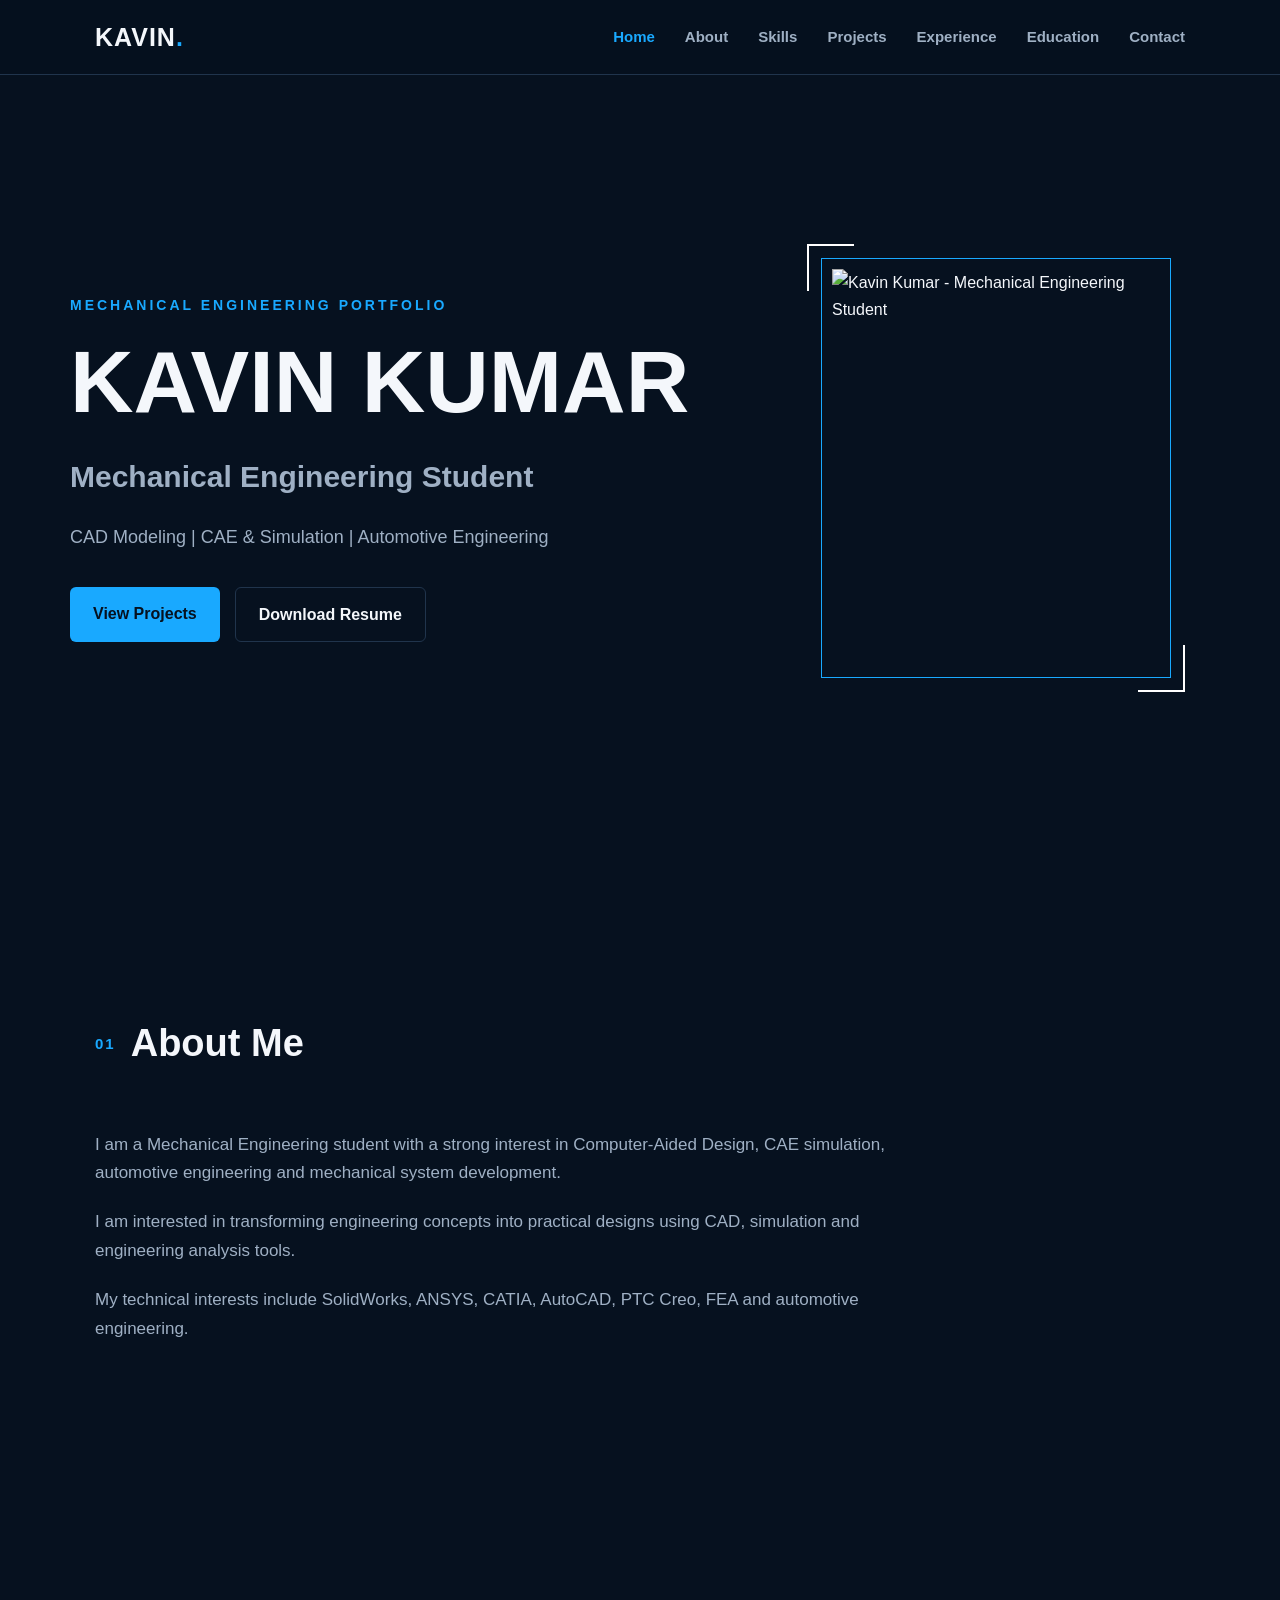
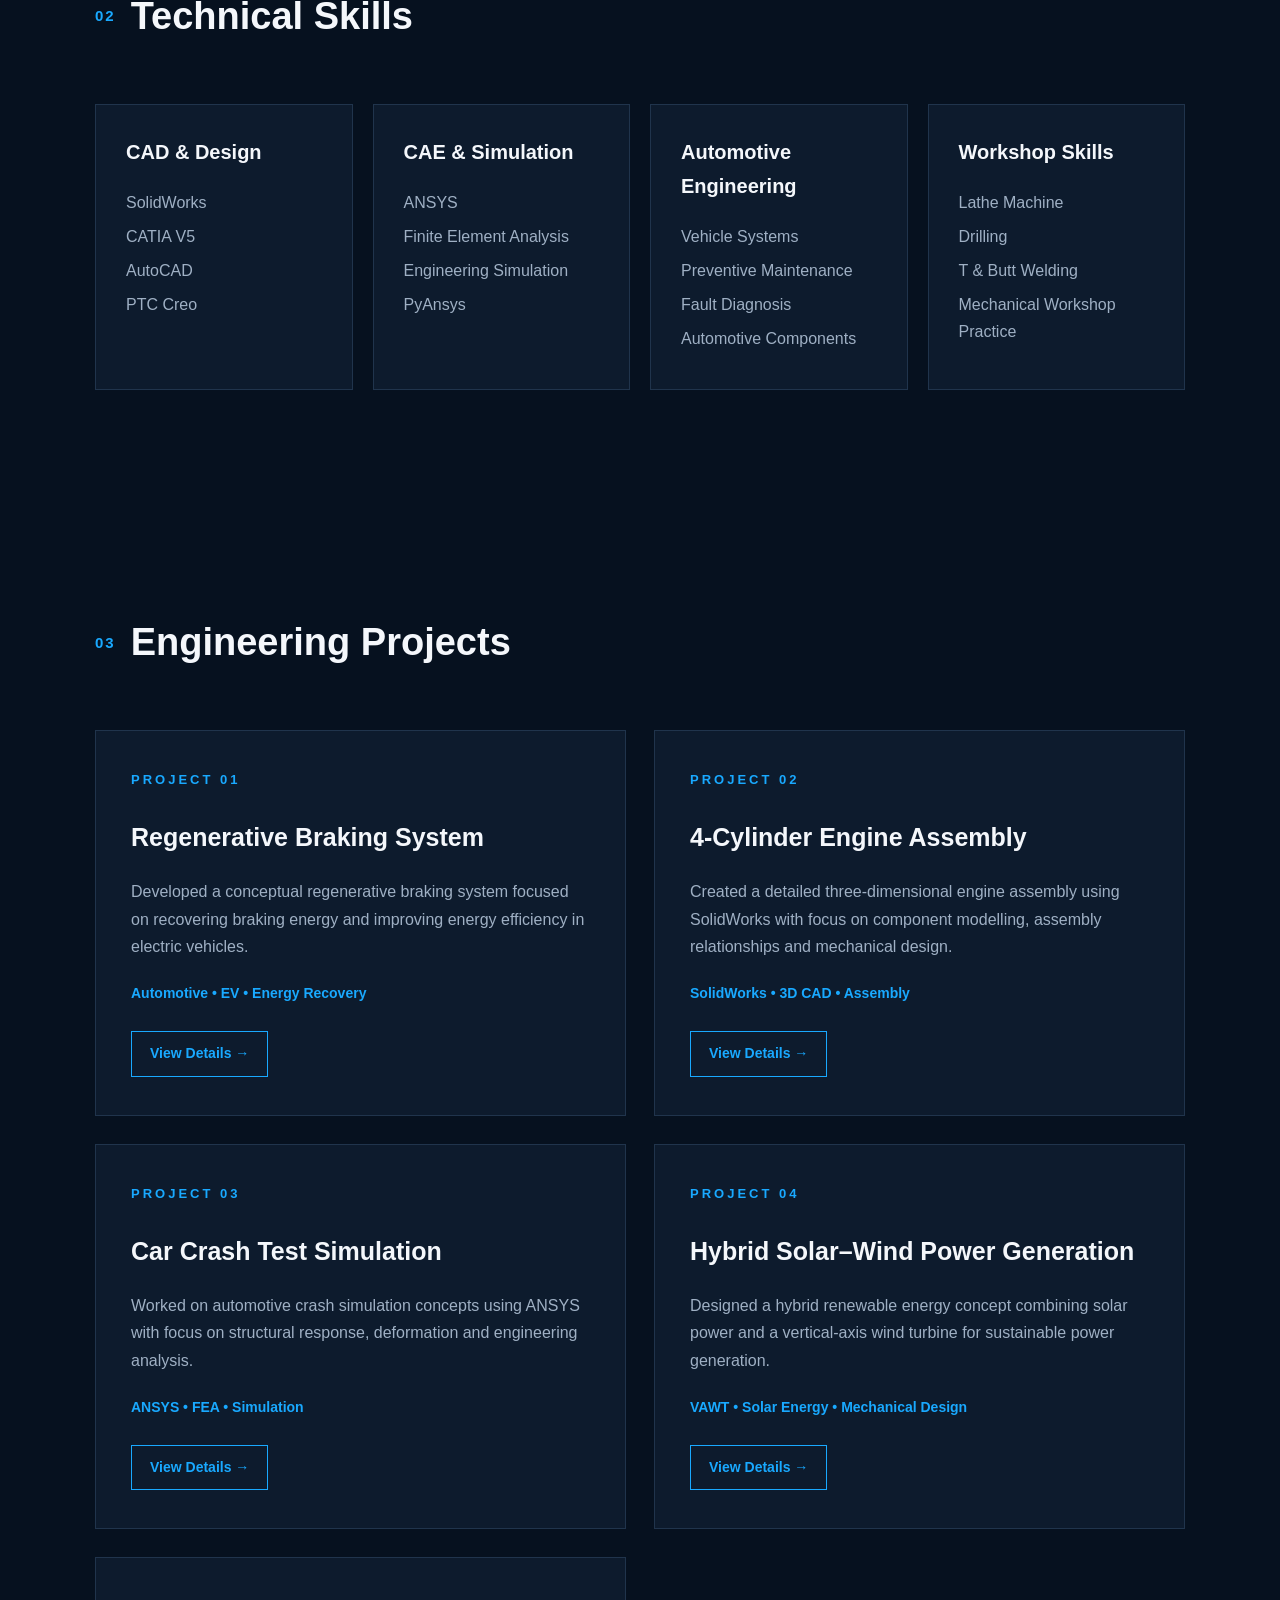
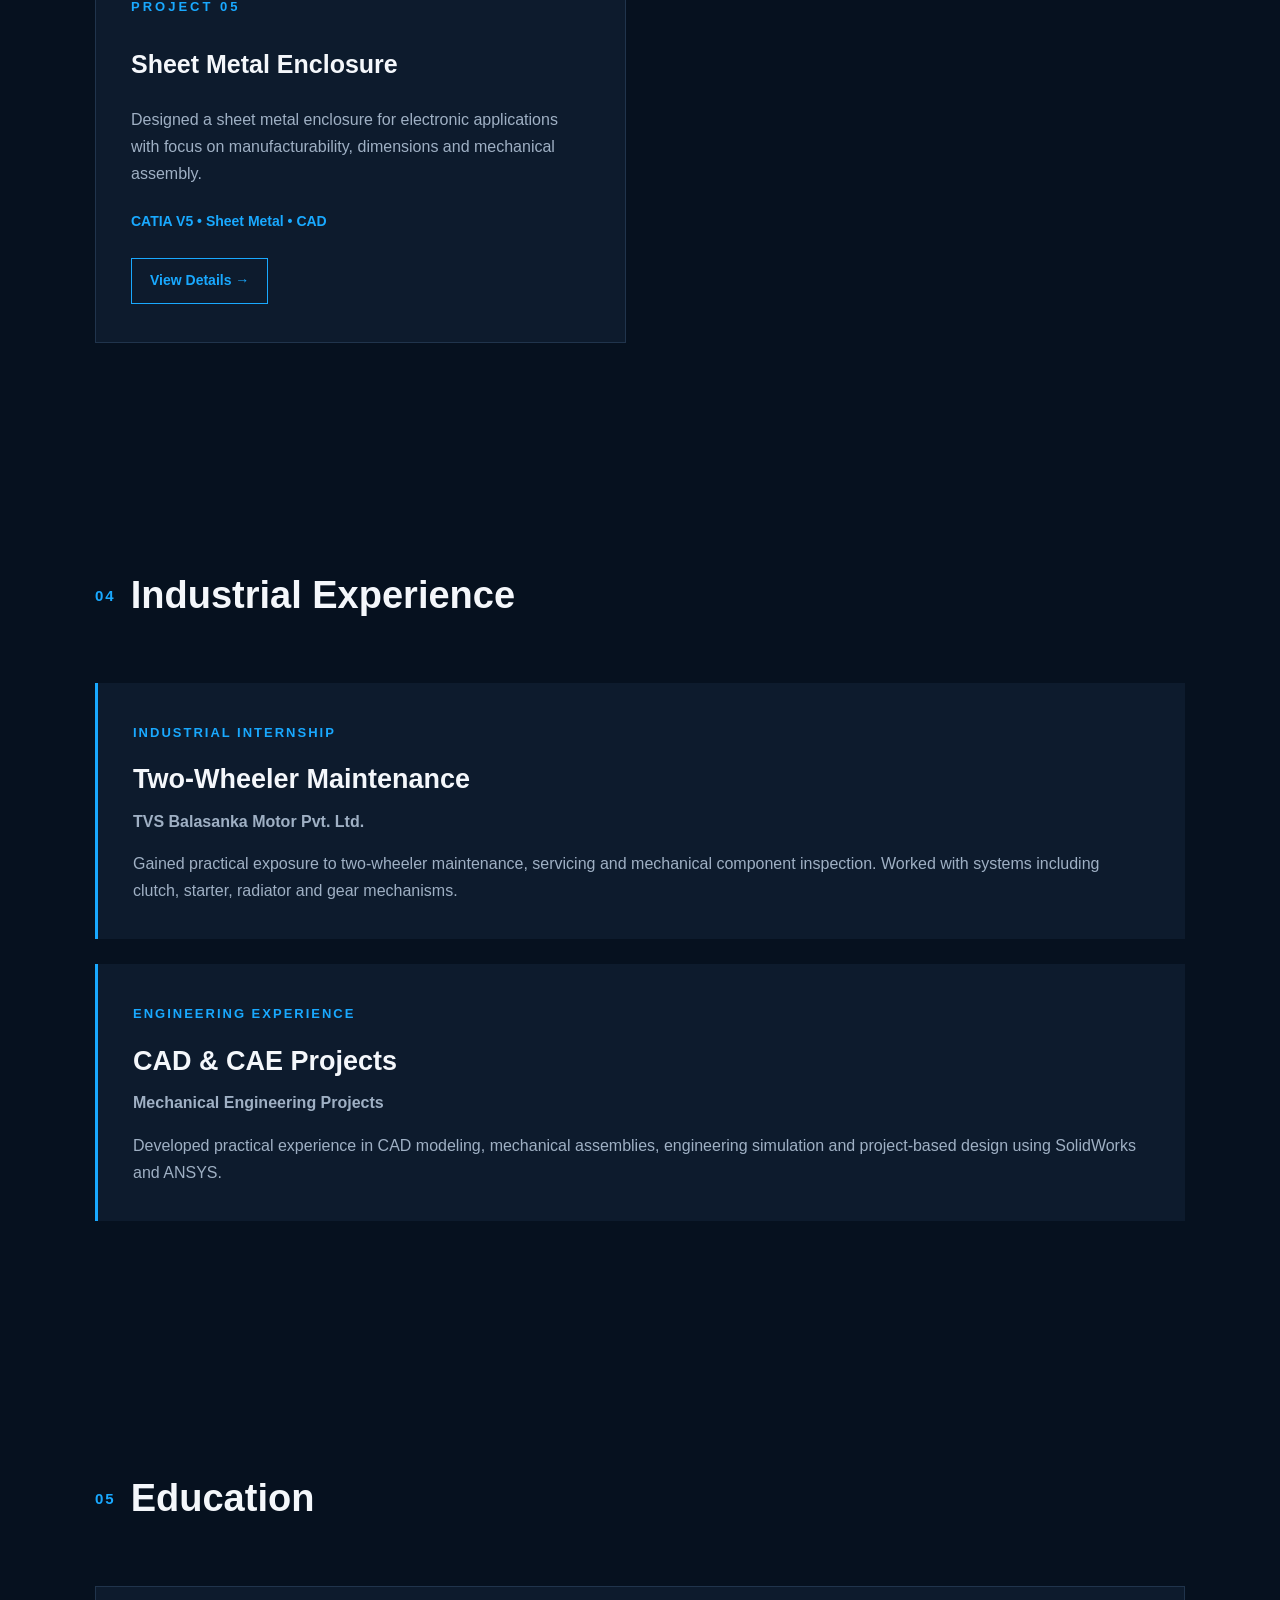
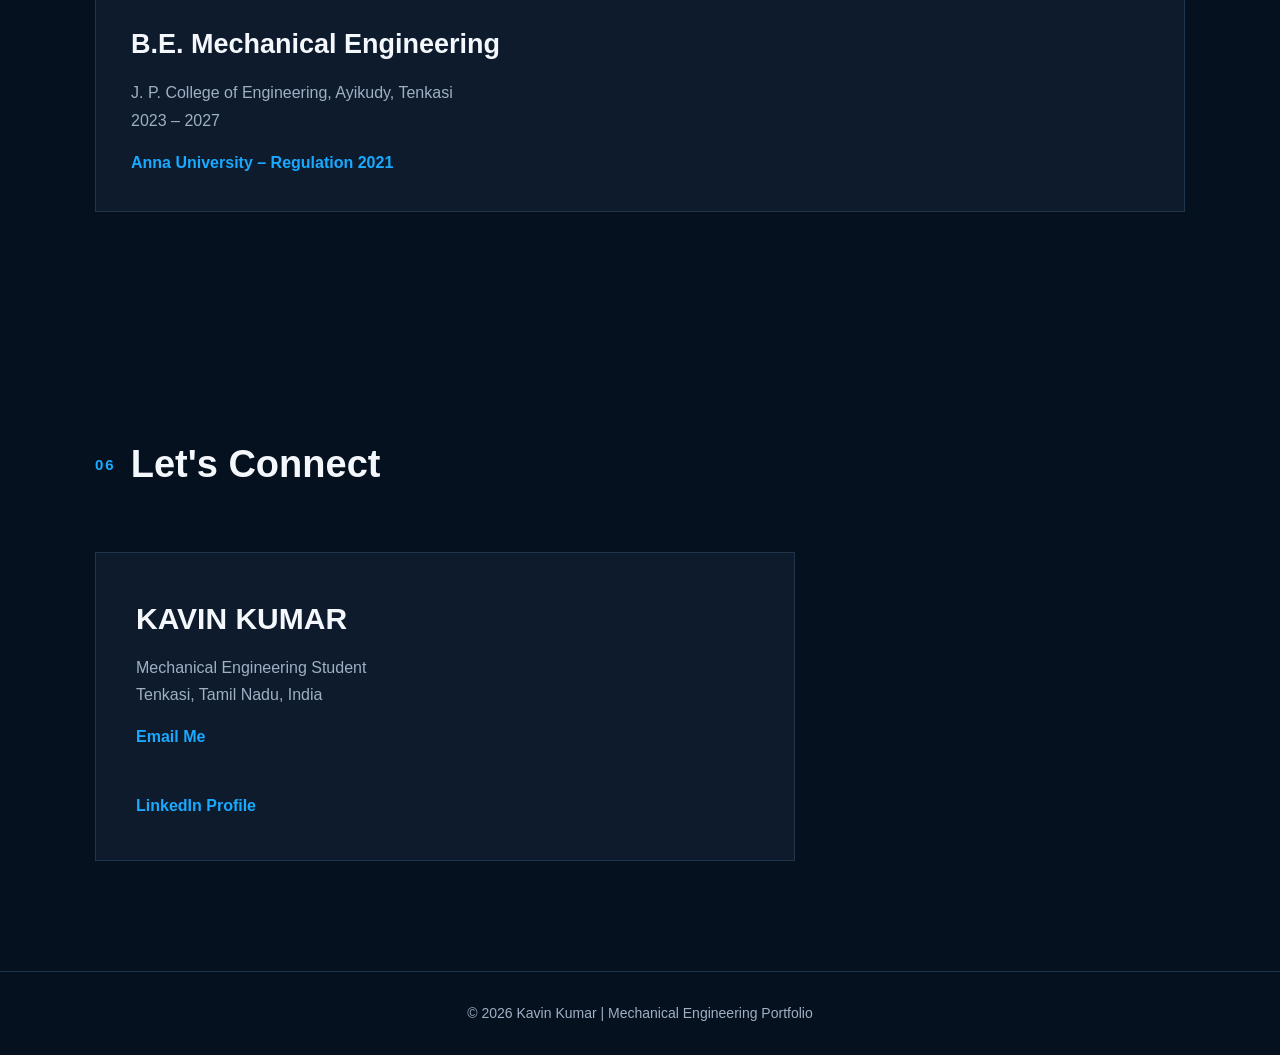
==== index.html @ d286fea8 "Add files via upload" ====
<!DOCTYPE html>
<html lang="en">

<head>
    <meta charset="UTF-8">
    <meta name="viewport" content="width=device-width, initial-scale=1.0">

    <title>Kavin Kumar | Mechanical Engineering Portfolio</title>

    <meta name="description"
        content="Kavin Kumar - Mechanical Engineering student portfolio featuring CAD modeling, CAE simulation, automotive engineering projects, technical skills, industrial experience and resume.">

    <link rel="stylesheet" href="style.css">
</head>

<body>

    <header>
        <nav>
            <div class="logo">
                KAVIN<span>.</span>
            </div>

            <ul>
                <li><a href="#home">Home</a></li>
                <li><a href="#about">About</a></li>
                <li><a href="#skills">Skills</a></li>
                <li><a href="#projects">Projects</a></li>
                <li><a href="#experience">Experience</a></li>
                <li><a href="#education">Education</a></li>
                <li><a href="#contact">Contact</a></li>
            </ul>
        </nav>
    </header>

    <section id="home" class="hero">

        <div class="hero-content">

            <p class="tag">
                MECHANICAL ENGINEERING PORTFOLIO
            </p>

            <h1>
                KAVIN KUMAR
            </h1>

            <h2>
                Mechanical Engineering Student
            </h2>

            <p class="hero-description">
                CAD Modeling | CAE & Simulation | Automotive Engineering
            </p>

            <div class="hero-buttons">

                <a href="#projects" class="btn primary">
                    View Projects
                </a>

                <a href="resume.pdf" class="btn secondary" download>
                    Download Resume
                </a>

            </div>

        </div>

        <div class="hero-image">

            <div class="image-frame">

                <img src="images/profile.png"
                    alt="Kavin Kumar - Mechanical Engineering Student">

            </div>

        </div>

    </section>


    <section id="about">

        <div class="section-title">

            <span>01</span>

            <h2>
                About Me
            </h2>

        </div>

        <div class="about-content">

            <p>
                I am a Mechanical Engineering student with a strong
                interest in Computer-Aided Design, CAE simulation,
                automotive engineering and mechanical system development.
            </p>

            <p>
                I am interested in transforming engineering concepts
                into practical designs using CAD, simulation and
                engineering analysis tools.
            </p>

            <p>
                My technical interests include SolidWorks, ANSYS,
                CATIA, AutoCAD, PTC Creo, FEA and automotive engineering.
            </p>

        </div>

    </section>


    <section id="skills">

        <div class="section-title">

            <span>02</span>

            <h2>
                Technical Skills
            </h2>

        </div>

        <div class="skills-grid">

            <div class="skill-card">

                <h3>
                    CAD & Design
                </h3>

                <p>SolidWorks</p>
                <p>CATIA V5</p>
                <p>AutoCAD</p>
                <p>PTC Creo</p>

            </div>


            <div class="skill-card">

                <h3>
                    CAE & Simulation
                </h3>

                <p>ANSYS</p>
                <p>Finite Element Analysis</p>
                <p>Engineering Simulation</p>
                <p>PyAnsys</p>

            </div>


            <div class="skill-card">

                <h3>
                    Automotive Engineering
                </h3>

                <p>Vehicle Systems</p>
                <p>Preventive Maintenance</p>
                <p>Fault Diagnosis</p>
                <p>Automotive Components</p>

            </div>


            <div class="skill-card">

                <h3>
                    Workshop Skills
                </h3>

                <p>Lathe Machine</p>
                <p>Drilling</p>
                <p>T & Butt Welding</p>
                <p>Mechanical Workshop Practice</p>

            </div>

        </div>

    </section>


    <section id="projects">

        <div class="section-title">

            <span>03</span>

            <h2>
                Engineering Projects
            </h2>

        </div>

        <div class="projects-grid">


            <!-- PROJECT 01 -->

            <article class="project-card">

                <span class="project-number">
                    PROJECT 01
                </span>

                <h3>
                    Regenerative Braking System
                </h3>

                <p>
                    Developed a conceptual regenerative braking system
                    focused on recovering braking energy and improving
                    energy efficiency in electric vehicles.
                </p>

                <div class="project-tech">
                    Automotive • EV • Energy Recovery
                </div>

                <a href="projects/regenerative-braking.html"
                    class="project-btn">
                    View Details →
                </a>

            </article>


            <!-- PROJECT 02 -->

            <article class="project-card">

                <span class="project-number">
                    PROJECT 02
                </span>

                <h3>
                    4-Cylinder Engine Assembly
                </h3>

                <p>
                    Created a detailed three-dimensional engine assembly
                    using SolidWorks with focus on component modelling,
                    assembly relationships and mechanical design.
                </p>

                <div class="project-tech">
                    SolidWorks • 3D CAD • Assembly
                </div>

                <a href="projects/engine-assembly.html"
                    class="project-btn">
                    View Details →
                </a>

            </article>


            <!-- PROJECT 03 -->

            <article class="project-card">

                <span class="project-number">
                    PROJECT 03
                </span>

                <h3>
                    Car Crash Test Simulation
                </h3>

                <p>
                    Worked on automotive crash simulation concepts using
                    ANSYS with focus on structural response, deformation
                    and engineering analysis.
                </p>

                <div class="project-tech">
                    ANSYS • FEA • Simulation
                </div>

                <a href="projects/car-crash.html"
                    class="project-btn">
                    View Details →
                </a>

            </article>


            <!-- PROJECT 04 -->

            <article class="project-card">

                <span class="project-number">
                    PROJECT 04
                </span>

                <h3>
                    Hybrid Solar–Wind Power Generation
                </h3>

                <p>
                    Designed a hybrid renewable energy concept combining
                    solar power and a vertical-axis wind turbine for
                    sustainable power generation.
                </p>

                <div class="project-tech">
                    VAWT • Solar Energy • Mechanical Design
                </div>

                <a href="projects/hybrid-solar-wind.html"
                    class="project-btn">
                    View Details →
                </a>

            </article>


            <!-- PROJECT 05 -->

            <article class="project-card">

                <span class="project-number">
                    PROJECT 05
                </span>

                <h3>
                    Sheet Metal Enclosure
                </h3>

                <p>
                    Designed a sheet metal enclosure for electronic
                    applications with focus on manufacturability,
                    dimensions and mechanical assembly.
                </p>

                <div class="project-tech">
                    CATIA V5 • Sheet Metal • CAD
                </div>

                <a href="projects/sheet-metal-enclosure.html"
                    class="project-btn">
                    View Details →
                </a>

            </article>

        </div>

    </section>


    <section id="experience">

        <div class="section-title">

            <span>04</span>

            <h2>
                Industrial Experience
            </h2>

        </div>


        <div class="experience-item">

            <span>
                INDUSTRIAL INTERNSHIP
            </span>

            <h3>
                Two-Wheeler Maintenance
            </h3>

            <h4>
                TVS Balasanka Motor Pvt. Ltd.
            </h4>

            <p>
                Gained practical exposure to two-wheeler maintenance,
                servicing and mechanical component inspection.
                Worked with systems including clutch, starter,
                radiator and gear mechanisms.
            </p>

        </div>


        <div class="experience-item">

            <span>
                ENGINEERING EXPERIENCE
            </span>

            <h3>
                CAD & CAE Projects
            </h3>

            <h4>
                Mechanical Engineering Projects
            </h4>

            <p>
                Developed practical experience in CAD modeling,
                mechanical assemblies, engineering simulation and
                project-based design using SolidWorks and ANSYS.
            </p>

        </div>

    </section>


    <section id="education">

        <div class="section-title">

            <span>05</span>

            <h2>
                Education
            </h2>

        </div>


        <div class="education-card">

            <h3>
                B.E. Mechanical Engineering
            </h3>

            <p>
                J. P. College of Engineering, Ayikudy, Tenkasi
            </p>

            <p>
                2023 – 2027
            </p>

            <strong>
                Anna University – Regulation 2021
            </strong>

        </div>

    </section>


    <section id="contact">

        <div class="section-title">

            <span>06</span>

            <h2>
                Let's Connect
            </h2>

        </div>


        <div class="contact-content">

            <h3>
                KAVIN KUMAR
            </h3>

            <p>
                Mechanical Engineering Student
            </p>

            <p>
                Tenkasi, Tamil Nadu, India
            </p>


            <a href="mailto:kavinkumar2k5@gmail.com">
                Email Me
            </a>

            <br>
            <br>


            <a href="https://linkedin.com/in/kavinkumar-m-a1230a357"
                target="_blank"
                rel="noopener noreferrer">
                LinkedIn Profile
            </a>

        </div>

    </section>


    <footer>

        <p>
            © 2026 Kavin Kumar | Mechanical Engineering Portfolio
        </p>

    </footer>


    <script src="script.js"></script>

</body>

</html>
---- style.css ----
/* =========================
   GLOBAL
========================= */

:root {
    --bg: #06111f;
    --card: #0d1b2d;
    --card-hover: #11243a;
    --text: #f4f7fb;
    --muted: #9fb0c4;
    --accent: #19a9ff;
    --border: #20344c;
}

* {
    margin: 0;
    padding: 0;
    box-sizing: border-box;
}

html {
    scroll-behavior: smooth;
}

body {
    font-family: Arial, Helvetica, sans-serif;
    background: var(--bg);
    color: var(--text);
    line-height: 1.7;
    opacity: 0;
    transition: opacity 0.5s ease;
}

body.loaded {
    opacity: 1;
}

a {
    color: inherit;
}

section {
    width: 100%;
    max-width: 1150px;
    margin: auto;
    padding: 110px 30px;
}


/* =========================
   HEADER
========================= */

header {
    position: sticky;
    top: 0;
    z-index: 1000;
    background: rgba(6, 17, 31, 0.95);
    border-bottom: 1px solid var(--border);
    backdrop-filter: blur(10px);
}

nav {
    max-width: 1150px;
    margin: auto;
    min-height: 74px;
    padding: 0 30px;

    display: flex;
    align-items: center;
    justify-content: space-between;
}

.logo {
    font-size: 25px;
    font-weight: 800;
    letter-spacing: 1px;
}

.logo span {
    color: var(--accent);
}

nav ul {
    list-style: none;

    display: flex;
    gap: 30px;
}

nav ul li a {
    text-decoration: none;
    color: var(--muted);
    font-size: 15px;
    font-weight: 600;
    transition: 0.3s ease;
}

nav ul li a:hover,
nav ul li a.active {
    color: var(--accent);
}


/* =========================
   HERO
========================= */

.hero {
    max-width: 1200px;
    min-height: calc(100vh - 74px);

    display: grid;
    grid-template-columns: 1.2fr 0.8fr;
    align-items: center;
    gap: 70px;

    padding-top: 70px;
}

.hero-content {
    max-width: 700px;
}

.tag {
    color: var(--accent);
    font-size: 14px;
    font-weight: 700;
    letter-spacing: 3px;
    margin-bottom: 20px;
}

.hero h1 {
    font-size: clamp(50px, 7vw, 88px);
    line-height: 1;
    margin-bottom: 25px;
}

.hero h2 {
    color: var(--muted);
    font-size: 30px;
    margin-bottom: 20px;
}

.hero-description {
    color: var(--muted);
    font-size: 18px;
    margin-bottom: 35px;
}

.hero-buttons {
    display: flex;
    gap: 15px;
    flex-wrap: wrap;
}

.btn {
    display: inline-block;
    padding: 13px 23px;
    border-radius: 6px;

    text-decoration: none;
    font-weight: 700;

    transition: 0.3s ease;
}

.btn.primary {
    background: var(--accent);
    color: #06111f;
}

.btn.primary:hover {
    transform: translateY(-3px);
}

.btn.secondary {
    border: 1px solid var(--border);
    color: var(--text);
}

.btn.secondary:hover {
    border-color: var(--accent);
    color: var(--accent);
}


/* =========================
   PROFILE IMAGE
========================= */

.hero-image {
    display: flex;
    justify-content: center;
}

.image-frame {
    width: 350px;
    height: 420px;

    padding: 10px;

    border: 1px solid var(--accent);

    position: relative;
}

.image-frame::before {
    content: "";

    position: absolute;

    width: 45px;
    height: 45px;

    top: -15px;
    left: -15px;

    border-top: 2px solid white;
    border-left: 2px solid white;
}

.image-frame::after {
    content: "";

    position: absolute;

    width: 45px;
    height: 45px;

    right: -15px;
    bottom: -15px;

    border-right: 2px solid white;
    border-bottom: 2px solid white;
}

.image-frame img {
    width: 100%;
    height: 100%;

    object-fit: cover;

    display: block;
}


/* =========================
   SECTION TITLE
========================= */

.section-title {
    display: flex;
    align-items: center;
    gap: 15px;

    margin-bottom: 55px;
}

.section-title span {
    color: var(--accent);
    font-size: 15px;
    font-weight: 700;
    letter-spacing: 2px;
}

.section-title h2 {
    font-size: 38px;
}


/* =========================
   ABOUT
========================= */

.about-content {
    max-width: 850px;
}

.about-content p {
    color: var(--muted);
    font-size: 17px;
    margin-bottom: 20px;
}


/* =========================
   SKILLS
========================= */

.skills-grid {
    display: grid;
    grid-template-columns: repeat(4, 1fr);
    gap: 20px;
}

.skill-card {
    background: var(--card);
    border: 1px solid var(--border);

    padding: 30px;

    transition: 0.3s ease;
}

.skill-card:hover {
    transform: translateY(-6px);
    border-color: var(--accent);
    background: var(--card-hover);
}

.skill-card h3 {
    color: var(--text);
    margin-bottom: 20px;
    font-size: 20px;
}

.skill-card p {
    color: var(--muted);
    margin-bottom: 7px;
}


/* =========================
   PROJECTS
========================= */

.projects-grid {
    display: grid;
    grid-template-columns: repeat(2, 1fr);
    gap: 28px;
}

.project-card {
    background: var(--card);
    border: 1px solid var(--border);

    padding: 38px 35px;

    transition:
        background 0.3s ease,
        border-color 0.3s ease,
        transform 0.3s ease;
}

.project-card:hover {
    background: var(--card-hover);
    border-color: var(--accent);
}

.project-number {
    display: block;

    color: var(--accent);

    font-size: 13px;
    font-weight: 700;

    letter-spacing: 3px;

    margin-bottom: 25px;
}

.project-card h3 {
    font-size: 25px;
    margin-bottom: 20px;
}

.project-card p {
    color: var(--muted);
    margin-bottom: 22px;
}

.project-tech {
    color: var(--accent);

    font-size: 14px;
    font-weight: 600;

    margin-bottom: 25px;
}

.project-btn {
    display: inline-block;

    padding: 10px 18px;

    border: 1px solid var(--accent);

    color: var(--accent);

    text-decoration: none;

    font-size: 14px;
    font-weight: 700;

    transition: 0.3s ease;
}

.project-btn:hover {
    background: var(--accent);
    color: #06111f;
    transform: translateY(-2px);
}


/* =========================
   EXPERIENCE
========================= */

.experience-item {
    background: var(--card);

    border-left: 3px solid var(--accent);

    padding: 35px;

    margin-bottom: 25px;
}

.experience-item > span {
    color: var(--accent);

    font-size: 13px;
    font-weight: 700;

    letter-spacing: 2px;
}

.experience-item h3 {
    font-size: 27px;
    margin-top: 12px;
}

.experience-item h4 {
    color: var(--muted);
    margin: 5px 0 15px;
}

.experience-item p {
    color: var(--muted);
}


/* =========================
   EDUCATION
========================= */

.education-card {
    background: var(--card);

    border: 1px solid var(--border);

    padding: 35px;
}

.education-card h3 {
    font-size: 27px;
    margin-bottom: 12px;
}

.education-card p {
    color: var(--muted);
}

.education-card strong {
    display: inline-block;

    margin-top: 15px;

    color: var(--accent);
}


/* =========================
   CONTACT
========================= */

.contact-content {
    background: var(--card);

    border: 1px solid var(--border);

    padding: 40px;

    max-width: 700px;
}

.contact-content h3 {
    font-size: 30px;
    margin-bottom: 10px;
}

.contact-content p {
    color: var(--muted);
}

.contact-content a {
    display: inline-block;

    margin-top: 15px;

    color: var(--accent);

    text-decoration: none;
    font-weight: 700;
}

.contact-content a:hover {
    text-decoration: underline;
}


/* =========================
   FOOTER
========================= */

footer {
    border-top: 1px solid var(--border);

    text-align: center;

    padding: 30px;

    color: var(--muted);

    font-size: 14px;
}


/* =========================
   SCROLL REVEAL
========================= */

.reveal {
    opacity: 0;

    transform: translateY(40px);

    transition:
        opacity 0.7s ease,
        transform 0.7s ease;
}

.reveal.show {
    opacity: 1;
    transform: translateY(0);
}


/* =========================
   PROJECT DETAILS
========================= */

.project-details {
    max-width: 1000px;
    margin: auto;
    padding: 100px 30px;
}

.project-header {
    margin-bottom: 70px;
}

.project-header h1 {
    font-size: clamp(40px, 6vw, 65px);
    line-height: 1.1;
    margin: 15px 0;
}

.project-header p {
    color: var(--muted);
    font-size: 18px;
}

.project-section {
    padding: 40px 0;
    border-top: 1px solid var(--border);
}

.project-section h2 {
    font-size: 30px;
    margin-bottom: 20px;
}

.project-section p {
    color: var(--muted);
    margin-bottom: 18px;
}

.project-section ul {
    padding-left: 22px;
    color: var(--muted);
}

.project-section li {
    margin-bottom: 8px;
}

.component-grid {
    display: grid;
    grid-template-columns: repeat(2, 1fr);
    gap: 20px;
}

.component-card {
    background: var(--card);
    border: 1px solid var(--border);
    padding: 25px;
}

.component-card h3 {
    margin-bottom: 10px;
}

.component-card p {
    margin: 0;
}

.large-tech {
    font-size: 16px;
}

.project-navigation {
    margin-top: 50px;
}


/* =========================
   MOBILE
========================= */

@media (max-width: 900px) {

    nav ul {
        gap: 15px;
    }

    .hero {
        grid-template-columns: 1fr;
        text-align: center;
    }

    .hero-content {
        margin: auto;
    }

    .hero-buttons {
        justify-content: center;
    }

    .skills-grid {
        grid-template-columns: repeat(2, 1fr);
    }

    .hero-image {
        order: -1;
    }

}


@media (max-width: 650px) {

    section {
        padding: 80px 20px;
    }

    nav {
        padding: 15px 20px;
        flex-direction: column;
        gap: 15px;
    }

    nav ul {
        flex-wrap: wrap;
        justify-content: center;
    }

    .hero h1 {
        font-size: 48px;
    }

    .hero h2 {
        font-size: 23px;
    }

    .image-frame {
        width: 280px;
        height: 340px;
    }

    .skills-grid,
    .projects-grid,
    .component-grid {
        grid-template-columns: 1fr;
    }

    .section-title h2 {
        font-size: 30px;
    }

}
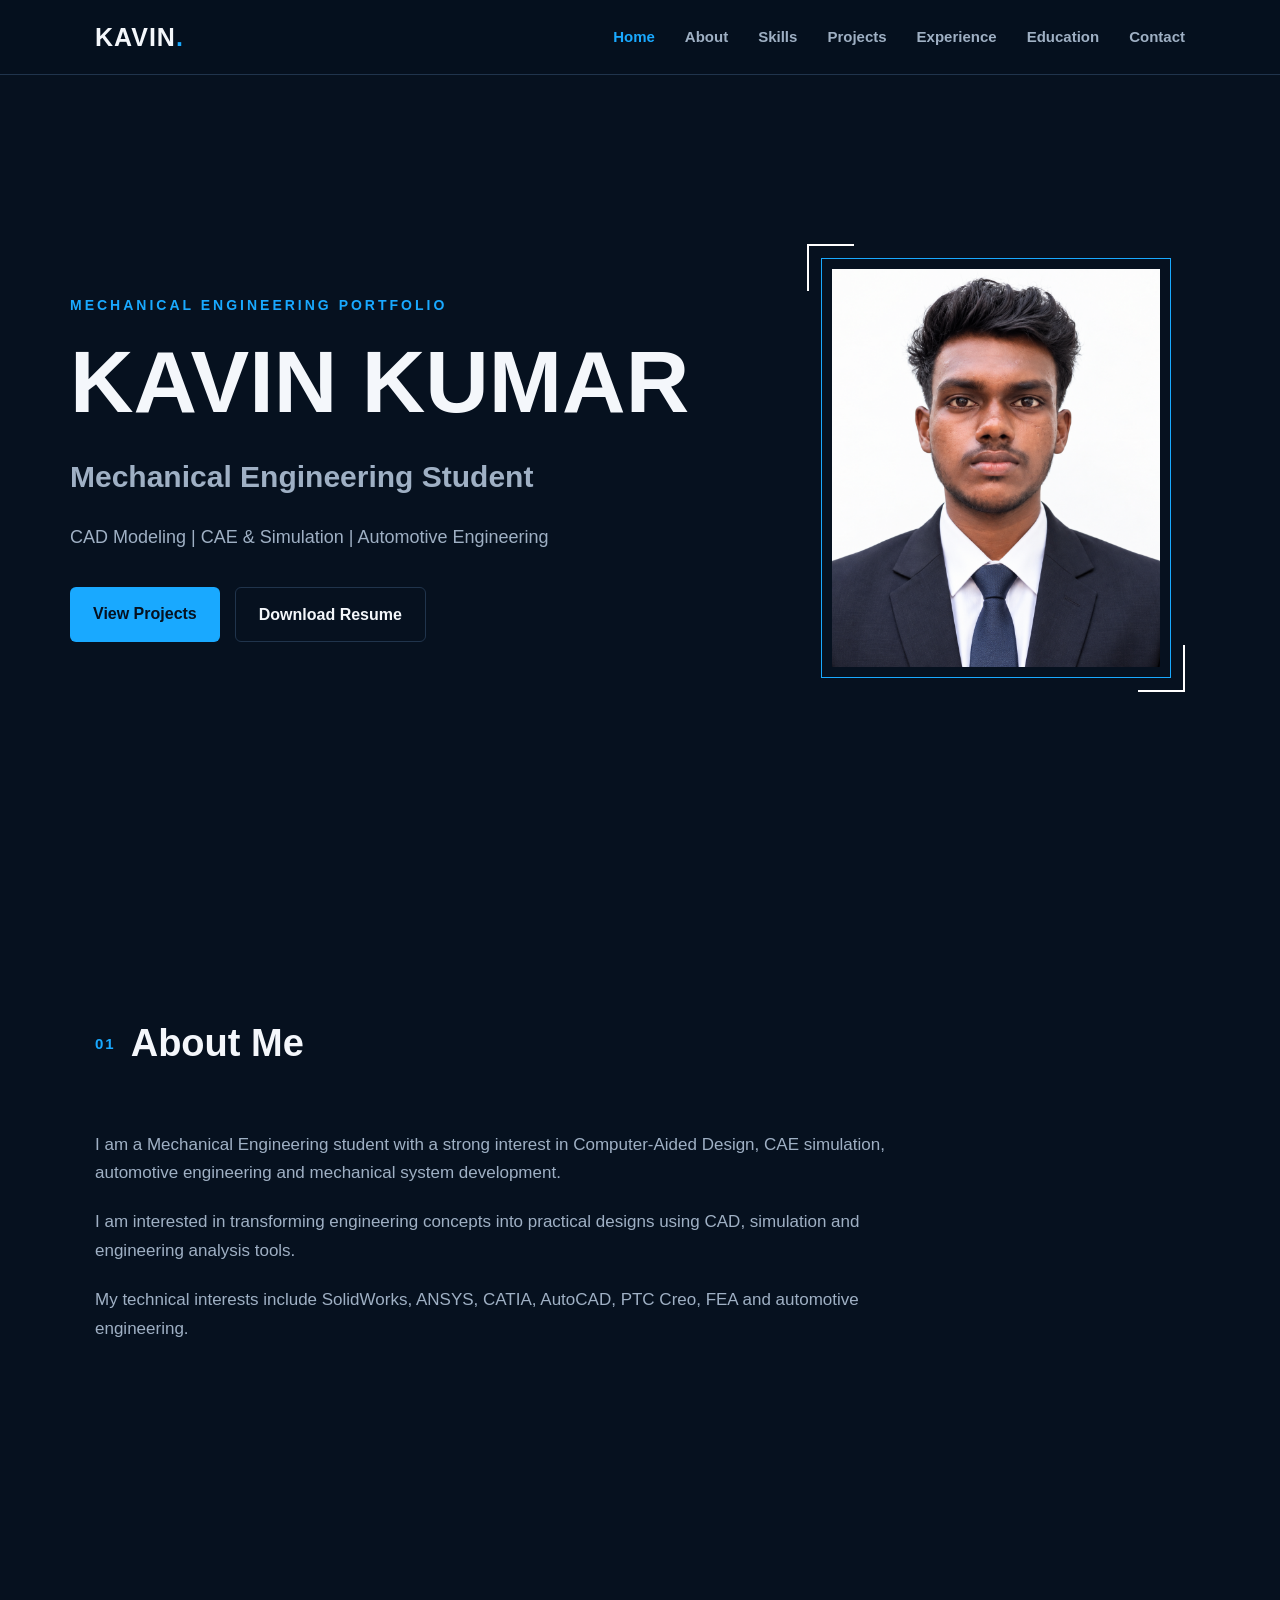
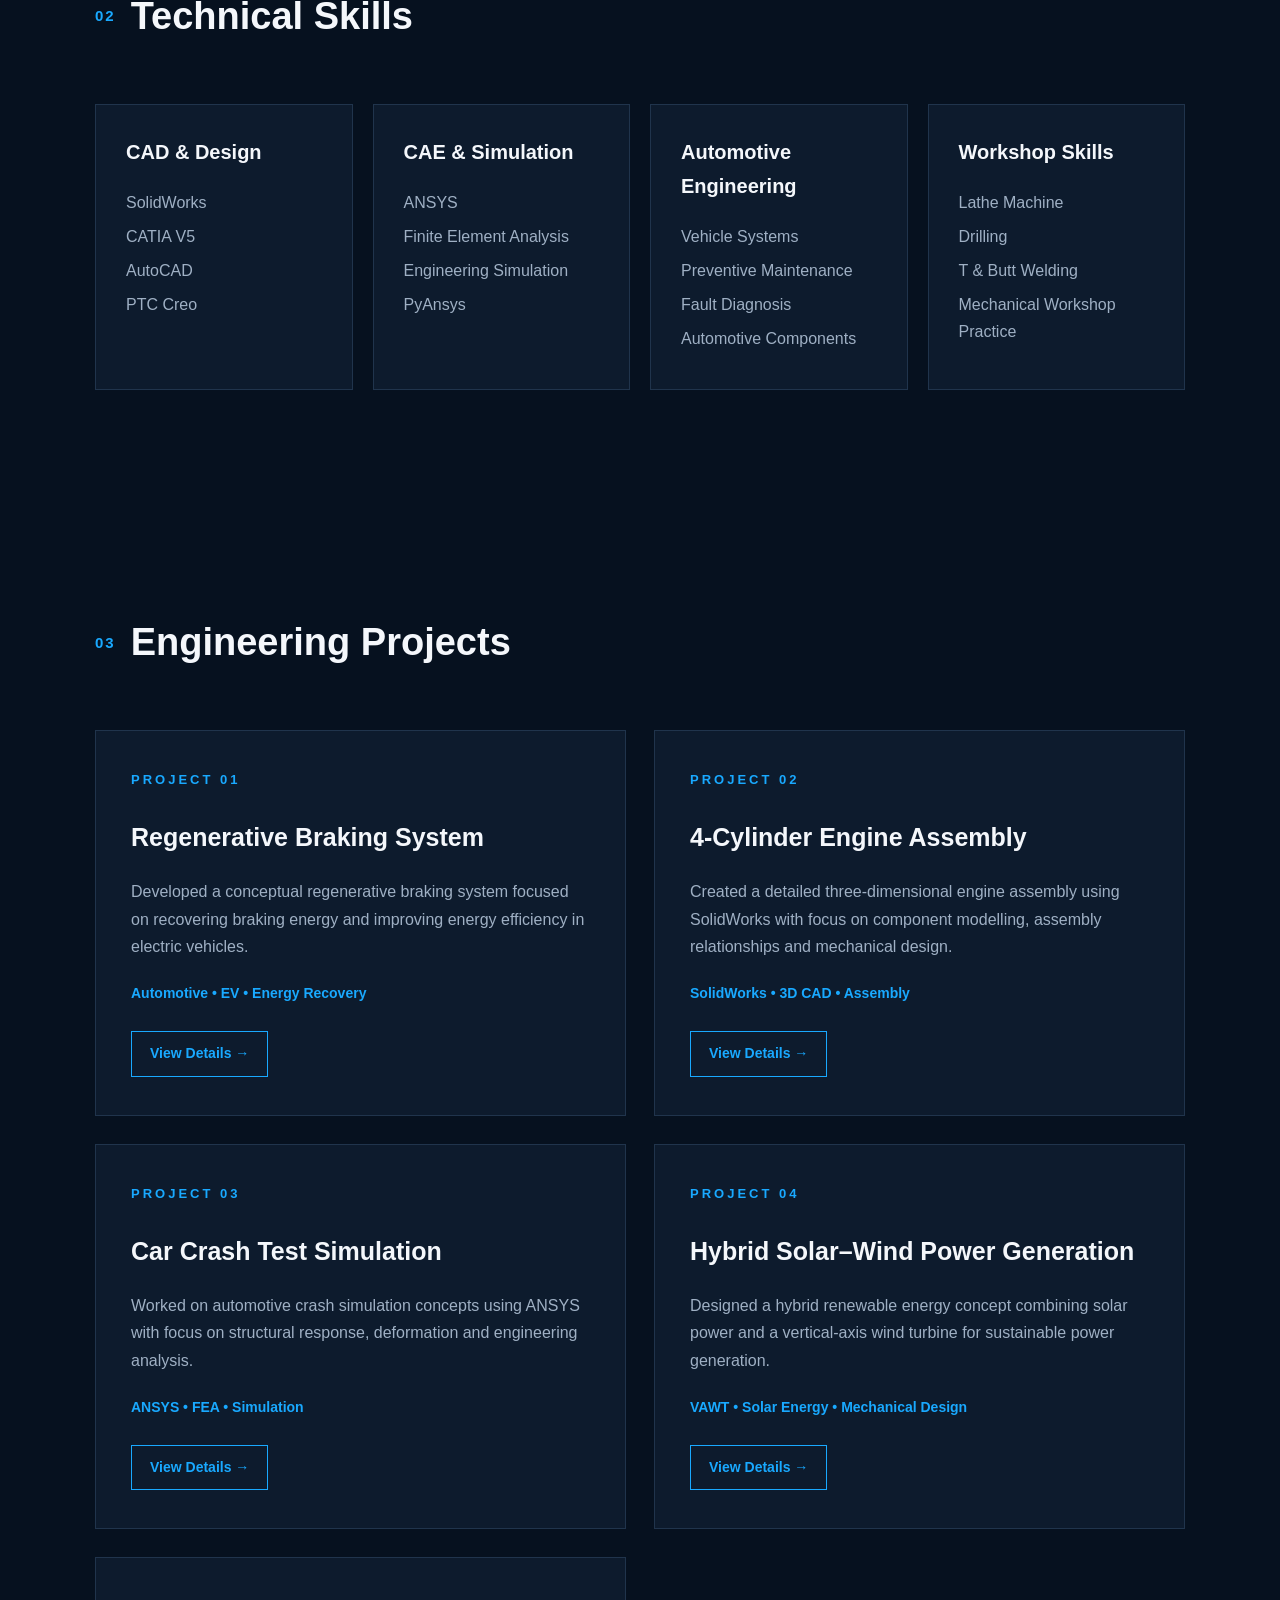
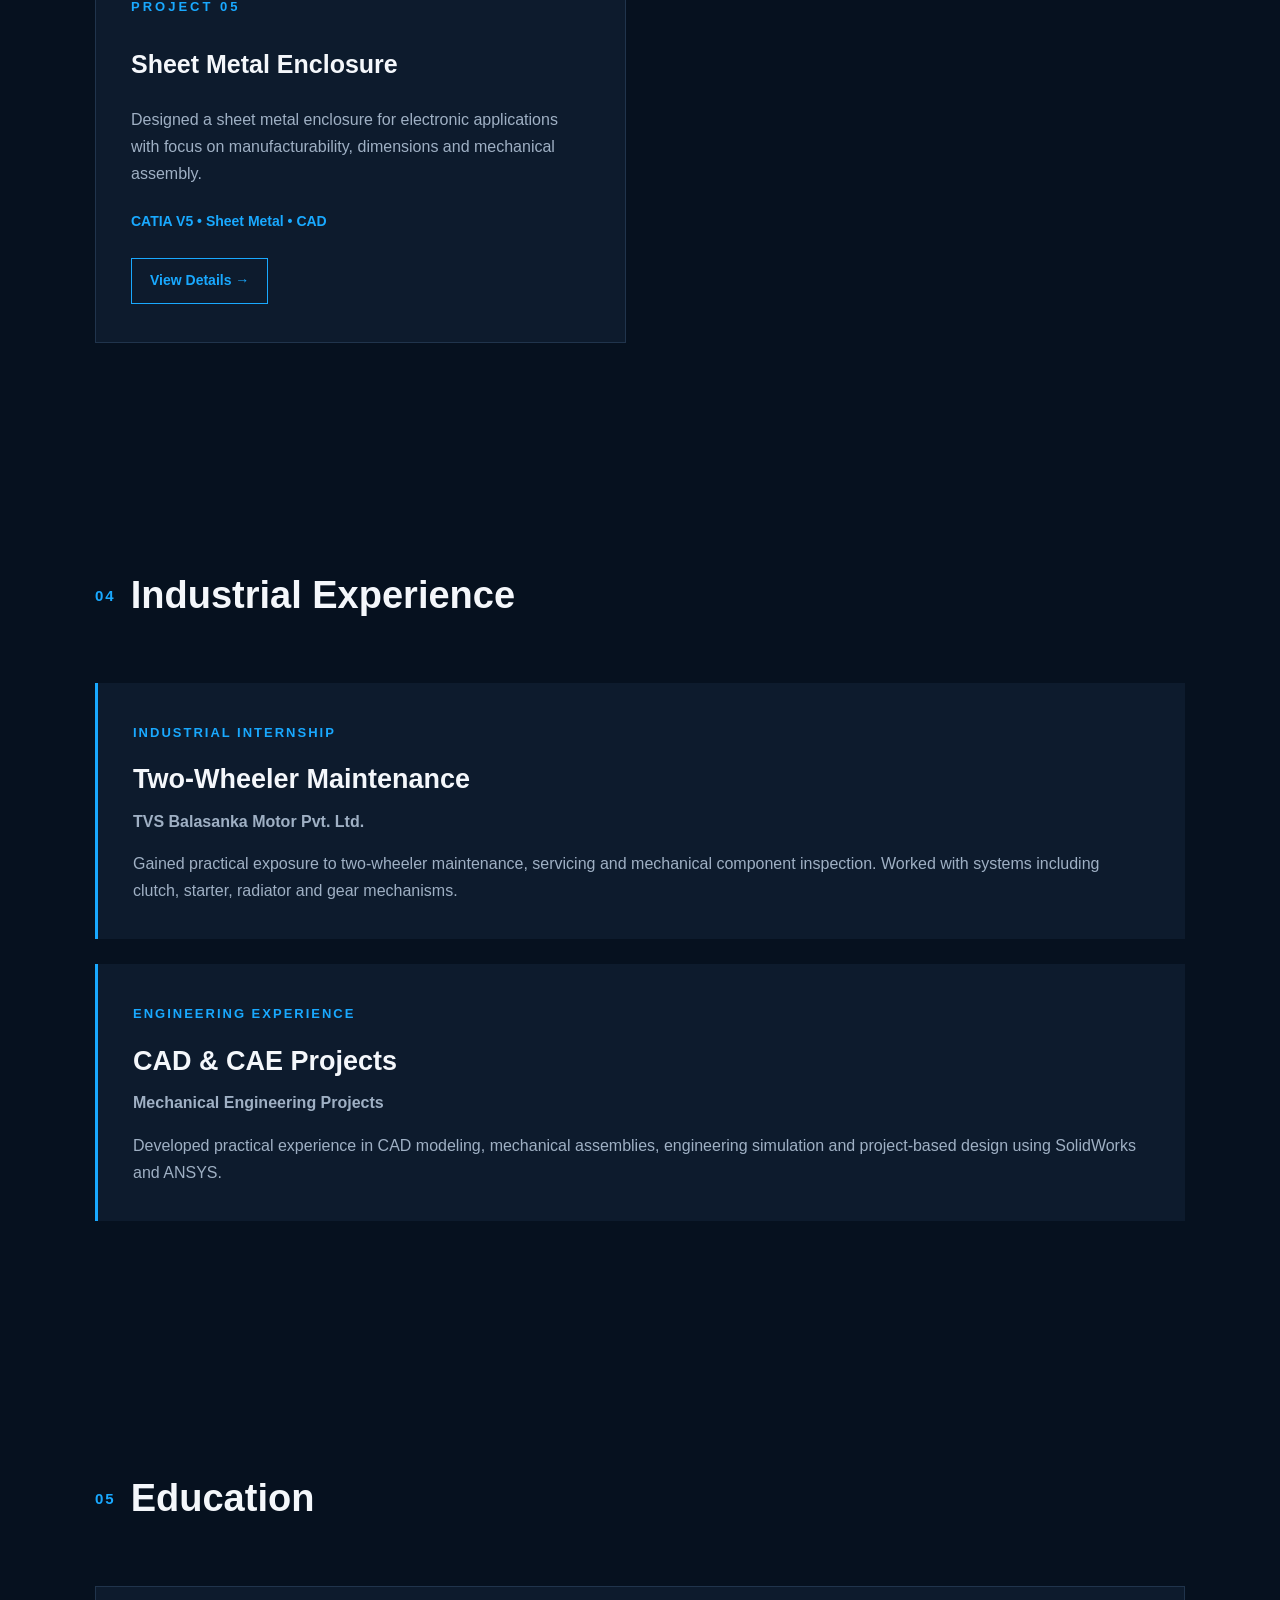
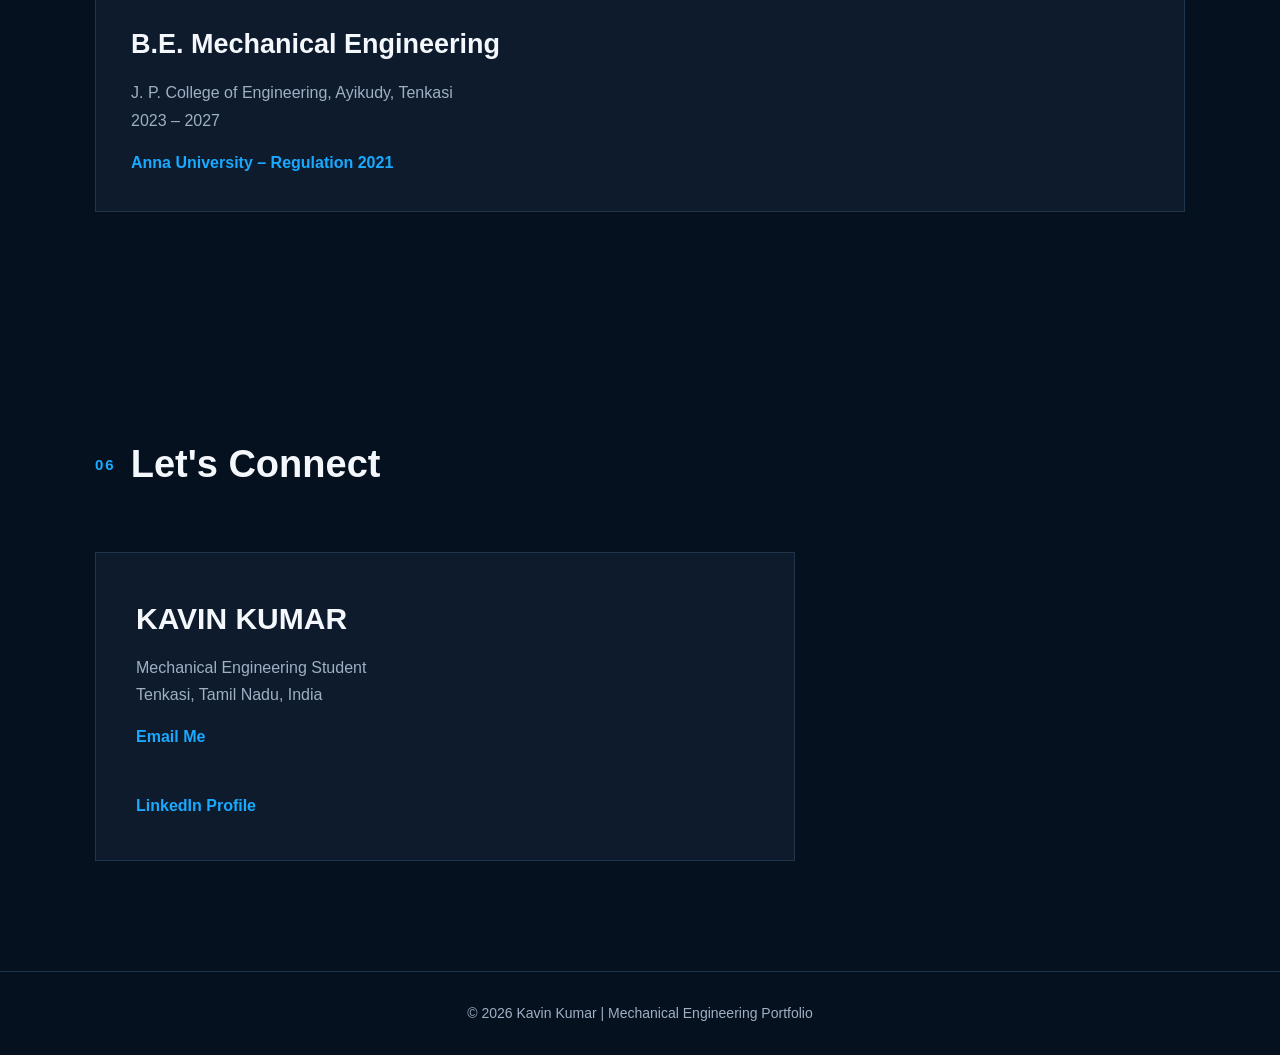
==== commit 799fb72e: "Update index.html" ====
--- a/index.html
+++ b/index.html
@@ -71,7 +71,7 @@
 
             <div class="image-frame">
 
-                <img src="images/profile.png"
+                <img src="profile.png"
                     alt="Kavin Kumar - Mechanical Engineering Student">
 
             </div>
@@ -518,4 +518,4 @@
 
 </body>
 
-</html>+</html>
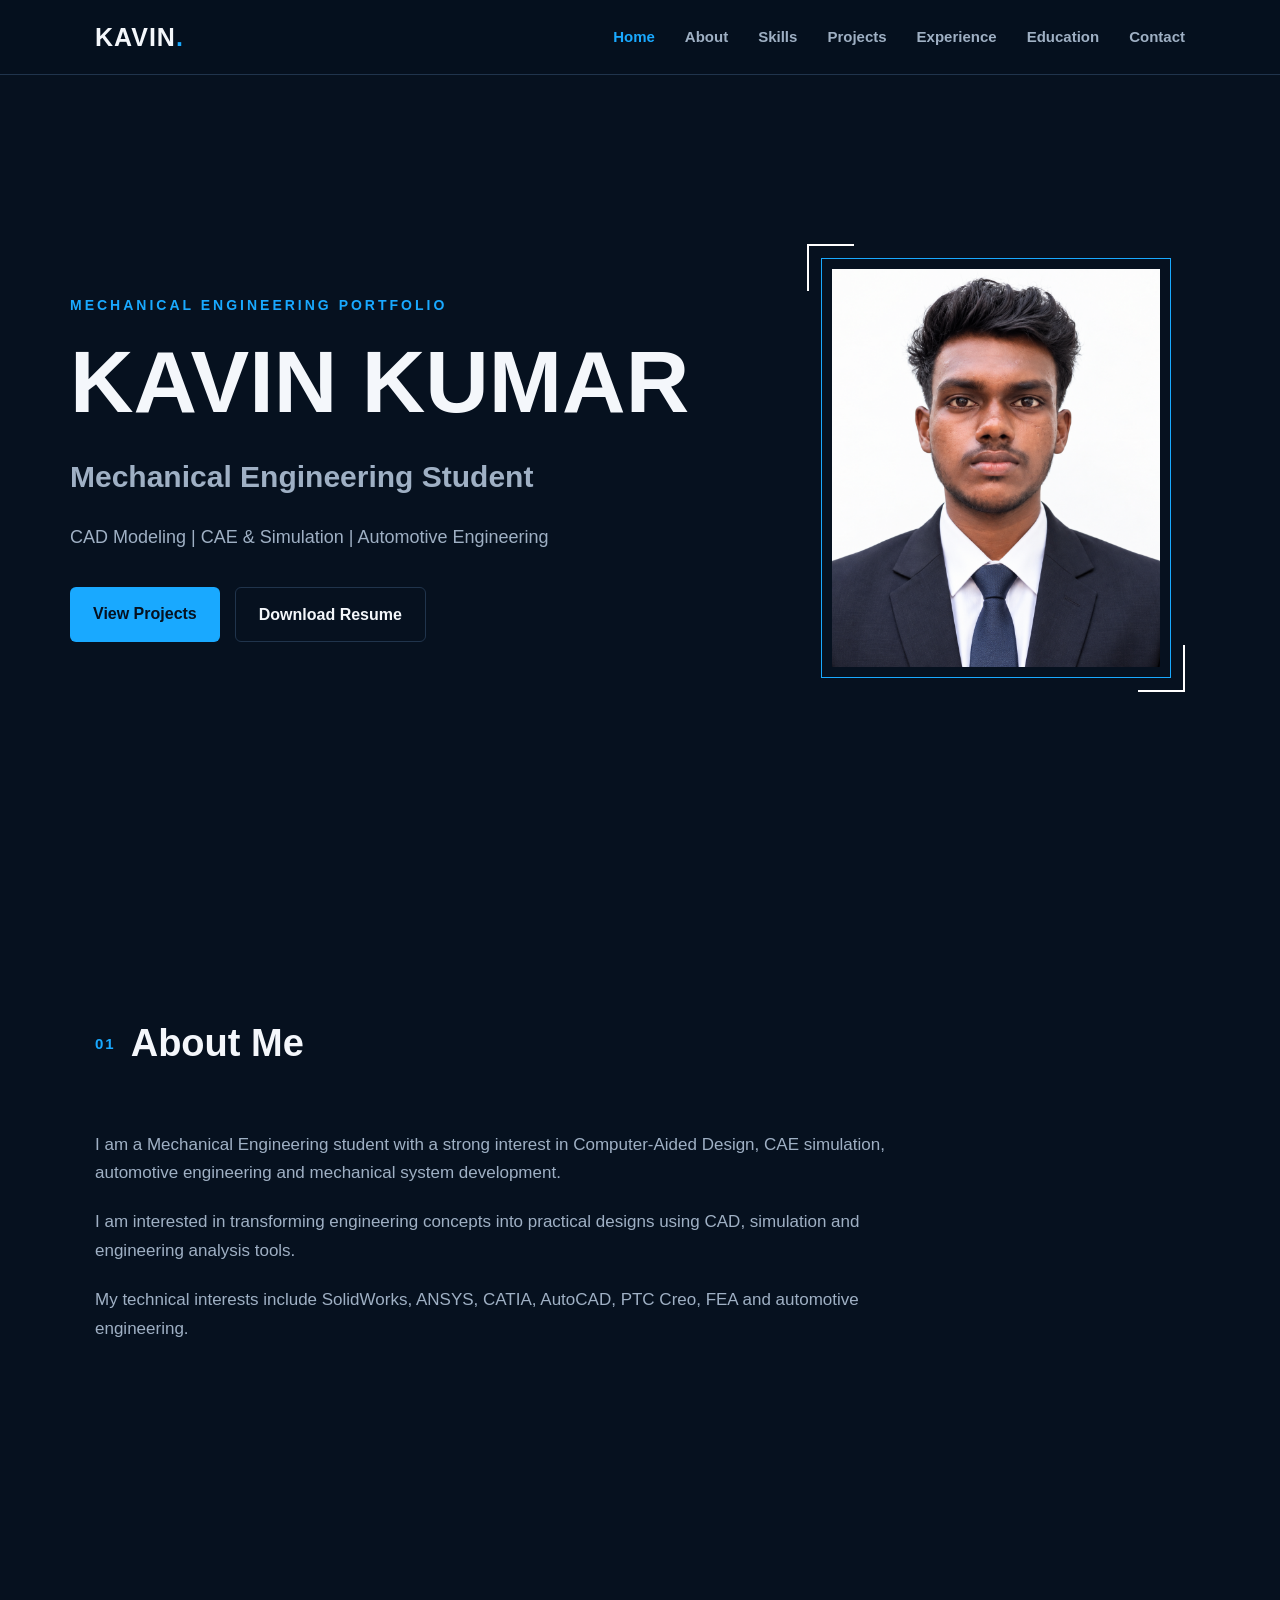
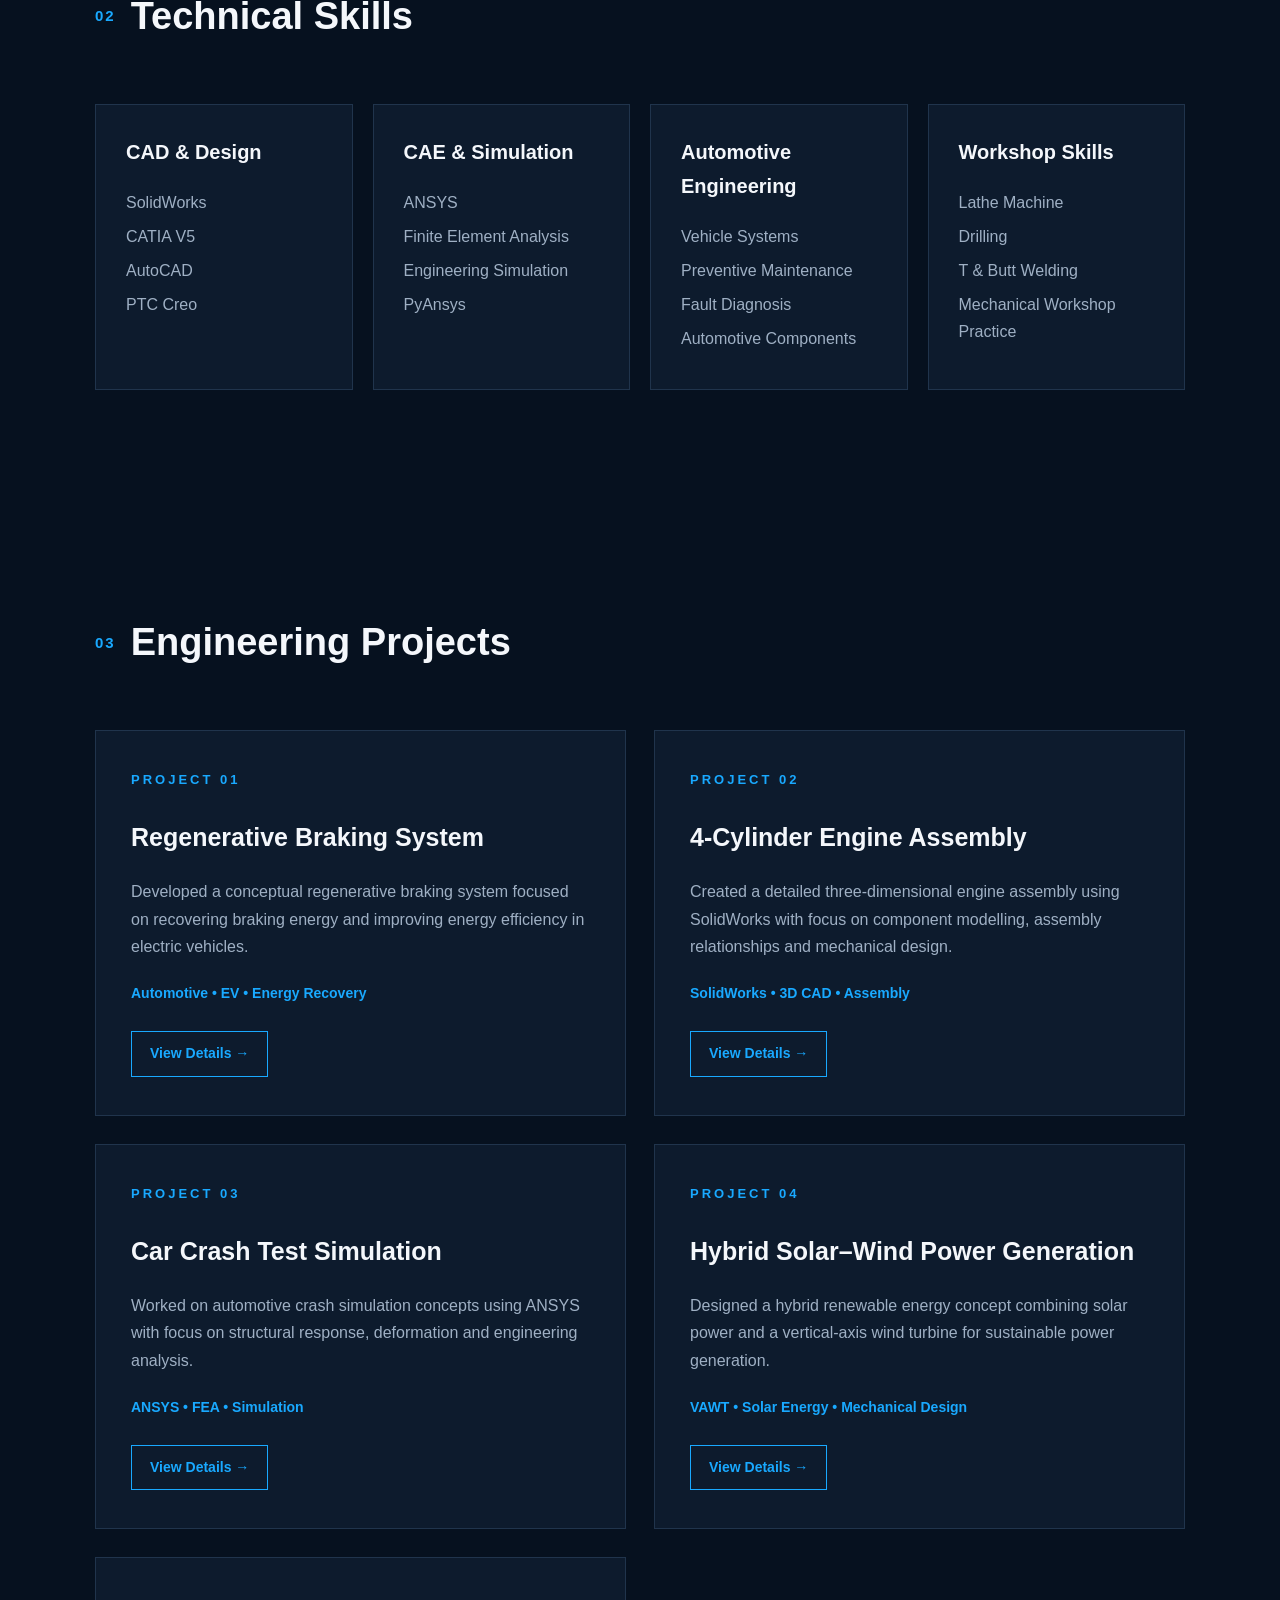
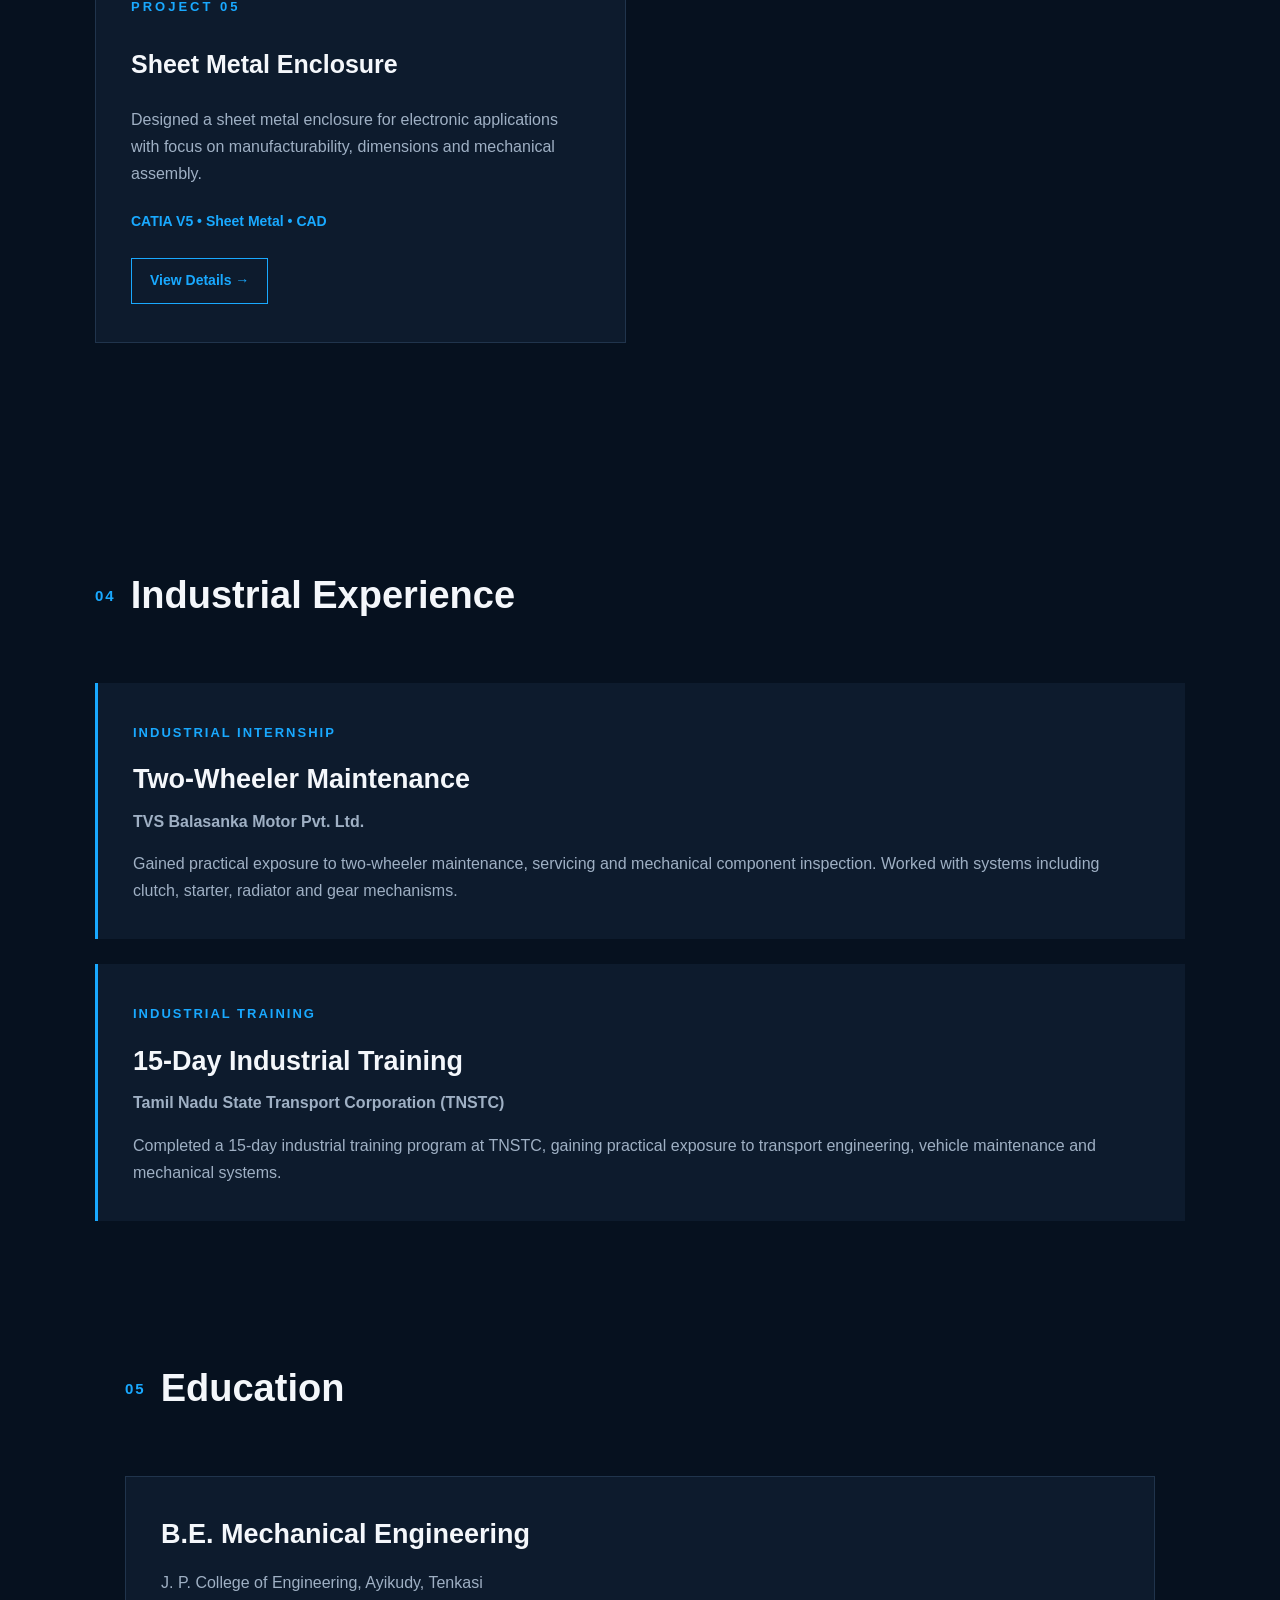
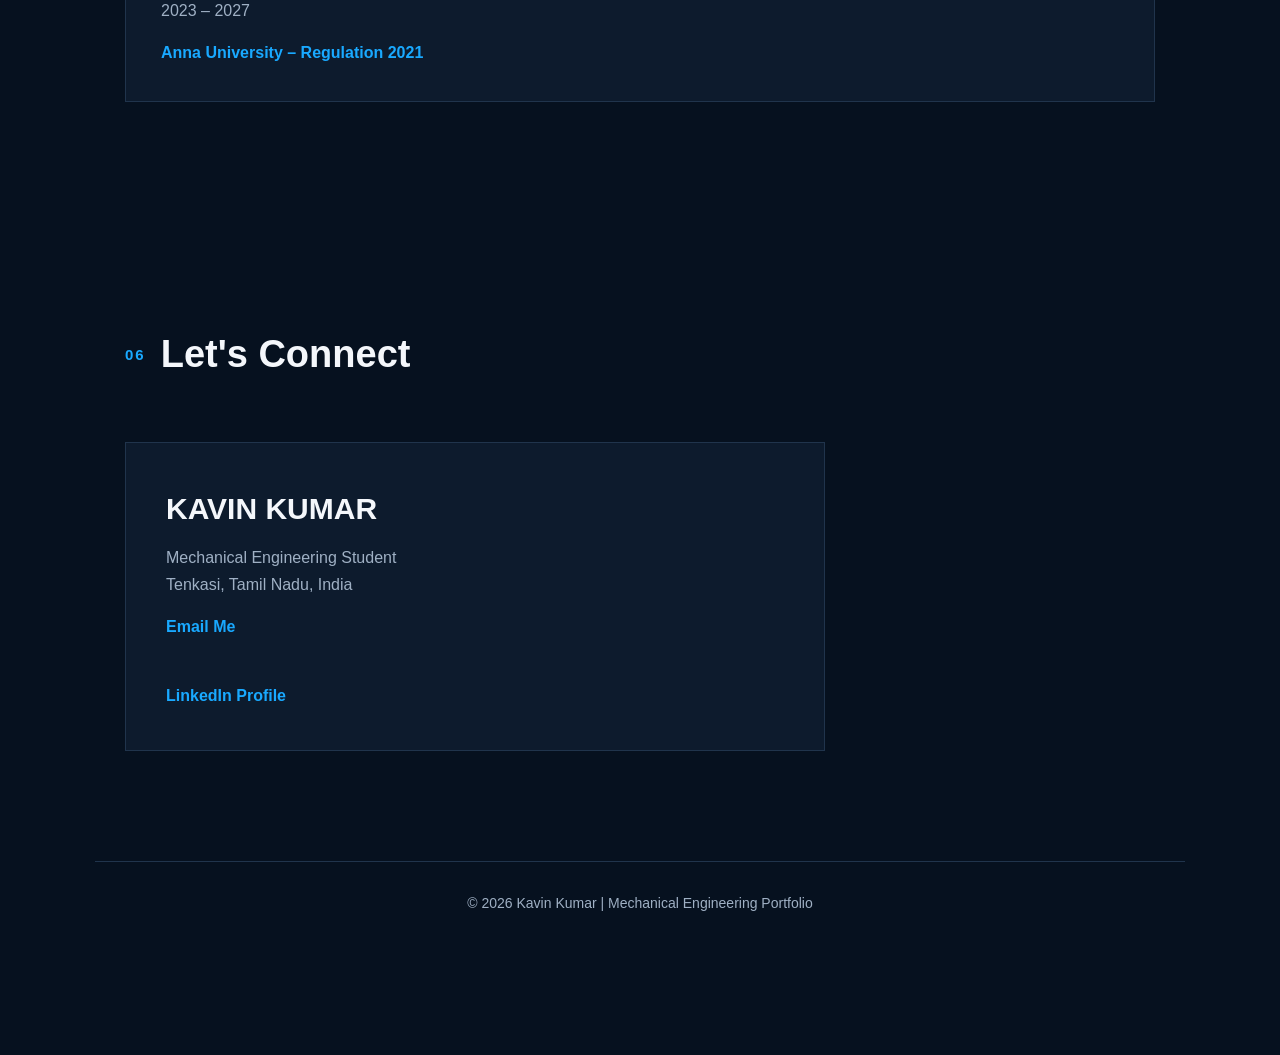
==== commit fc06efa3: "Update index.html" ====
--- a/index.html
+++ b/index.html
@@ -15,8 +15,11 @@
 
 <body>
 
+    <!-- ================= HEADER ================= -->
+
     <header>
         <nav>
+
             <div class="logo">
                 KAVIN<span>.</span>
             </div>
@@ -30,8 +33,12 @@
                 <li><a href="#education">Education</a></li>
                 <li><a href="#contact">Contact</a></li>
             </ul>
+
         </nav>
     </header>
+
+
+    <!-- ================= HERO ================= -->
 
     <section id="home" class="hero">
 
@@ -59,7 +66,9 @@
                     View Projects
                 </a>
 
-                <a href="resume.pdf" class="btn secondary" download>
+                <a href="resume.pdf"
+                   class="btn secondary"
+                   download>
                     Download Resume
                 </a>
 
@@ -67,12 +76,15 @@
 
         </div>
 
+
+        <!-- PROFILE IMAGE -->
+
         <div class="hero-image">
 
             <div class="image-frame">
 
                 <img src="profile.png"
-                    alt="Kavin Kumar - Mechanical Engineering Student">
+                     alt="Kavin Kumar - Mechanical Engineering Student">
 
             </div>
 
@@ -80,6 +92,8 @@
 
     </section>
 
+
+    <!-- ================= ABOUT ================= -->
 
     <section id="about">
 
@@ -93,6 +107,7 @@
 
         </div>
 
+
         <div class="about-content">
 
             <p>
@@ -117,6 +132,8 @@
     </section>
 
 
+    <!-- ================= SKILLS ================= -->
+
     <section id="skills">
 
         <div class="section-title">
@@ -129,60 +146,114 @@
 
         </div>
 
+
         <div class="skills-grid">
 
+
+            <!-- CAD -->
+
             <div class="skill-card">
 
                 <h3>
                     CAD & Design
                 </h3>
 
-                <p>SolidWorks</p>
-                <p>CATIA V5</p>
-                <p>AutoCAD</p>
-                <p>PTC Creo</p>
+                <p>
+                    SolidWorks
+                </p>
+
+                <p>
+                    CATIA V5
+                </p>
+
+                <p>
+                    AutoCAD
+                </p>
+
+                <p>
+                    PTC Creo
+                </p>
 
             </div>
 
 
+            <!-- CAE -->
+
             <div class="skill-card">
 
                 <h3>
                     CAE & Simulation
                 </h3>
 
-                <p>ANSYS</p>
-                <p>Finite Element Analysis</p>
-                <p>Engineering Simulation</p>
-                <p>PyAnsys</p>
+                <p>
+                    ANSYS
+                </p>
+
+                <p>
+                    Finite Element Analysis
+                </p>
+
+                <p>
+                    Engineering Simulation
+                </p>
+
+                <p>
+                    PyAnsys
+                </p>
 
             </div>
 
 
+            <!-- AUTOMOTIVE -->
+
             <div class="skill-card">
 
                 <h3>
                     Automotive Engineering
                 </h3>
 
-                <p>Vehicle Systems</p>
-                <p>Preventive Maintenance</p>
-                <p>Fault Diagnosis</p>
-                <p>Automotive Components</p>
+                <p>
+                    Vehicle Systems
+                </p>
+
+                <p>
+                    Preventive Maintenance
+                </p>
+
+                <p>
+                    Fault Diagnosis
+                </p>
+
+                <p>
+                    Automotive Components
+                </p>
 
             </div>
 
 
+            <!-- WORKSHOP -->
+
             <div class="skill-card">
 
                 <h3>
                     Workshop Skills
                 </h3>
 
-                <p>Lathe Machine</p>
-                <p>Drilling</p>
-                <p>T & Butt Welding</p>
-                <p>Mechanical Workshop Practice</p>
+                <p>
+                    Lathe Machine
+                </p>
+
+                <p>
+                    Drilling
+                </p>
+
+                <p>
+                    T & Butt Welding
+                </p>
+
+                <p>
+                    Mechanical Workshop Practice
+                </p>
 
             </div>
 
@@ -190,6 +261,8 @@
 
     </section>
 
+
+    <!-- ================= PROJECTS ================= -->
 
     <section id="projects">
 
@@ -203,6 +276,7 @@
 
         </div>
 
+
         <div class="projects-grid">
 
 
@@ -228,9 +302,11 @@
                     Automotive • EV • Energy Recovery
                 </div>
 
-                <a href="projects/regenerative-braking.html"
-                    class="project-btn">
+                <a href="regenerative-braking.html"
+                   class="project-btn">
+
                     View Details →
+
                 </a>
 
             </article>
@@ -258,9 +334,11 @@
                     SolidWorks • 3D CAD • Assembly
                 </div>
 
-                <a href="projects/engine-assembly.html"
-                    class="project-btn">
+                <a href="engine-assembly.html"
+                   class="project-btn">
+
                     View Details →
+
                 </a>
 
             </article>
@@ -288,9 +366,11 @@
                     ANSYS • FEA • Simulation
                 </div>
 
-                <a href="projects/car-crash.html"
-                    class="project-btn">
+                <a href="car-crash.html"
+                   class="project-btn">
+
                     View Details →
+
                 </a>
 
             </article>
@@ -318,9 +398,11 @@
                     VAWT • Solar Energy • Mechanical Design
                 </div>
 
-                <a href="projects/hybrid-solar-wind.html"
-                    class="project-btn">
+                <a href="hybrid-solar-wind.html"
+                   class="project-btn">
+
                     View Details →
+
                 </a>
 
             </article>
@@ -348,9 +430,11 @@
                     CATIA V5 • Sheet Metal • CAD
                 </div>
 
-                <a href="projects/sheet-metal-enclosure.html"
-                    class="project-btn">
+                <a href="sheet-metal-enclosure.html"
+                   class="project-btn">
+
                     View Details →
+
                 </a>
 
             </article>
@@ -359,6 +443,8 @@
 
     </section>
 
+
+    <!-- ================= EXPERIENCE ================= -->
 
     <section id="experience">
 
@@ -372,6 +458,8 @@
 
         </div>
 
+
+        <!-- INTERNSHIP -->
 
         <div class="experience-item">
 
@@ -397,30 +485,30 @@
         </div>
 
 
-        <div class="experience-item">
-
-            <span>
-                ENGINEERING EXPERIENCE
-            </span>
-
-            <h3>
-                CAD & CAE Projects
-            </h3>
-
-            <h4>
-                Mechanical Engineering Projects
-            </h4>
-
-            <p>
-                Developed practical experience in CAD modeling,
-                mechanical assemblies, engineering simulation and
-                project-based design using SolidWorks and ANSYS.
-            </p>
-
-        </div>
-
-    </section>
-
+<!-- TNSTC INDUSTRIAL TRAINING -->
+
+<div class="experience-item">
+
+    <span>
+        INDUSTRIAL TRAINING
+    </span>
+
+    <h3>
+        15-Day Industrial Training
+    </h3>
+
+    <h4>
+        Tamil Nadu State Transport Corporation (TNSTC)
+    </h4>
+
+    <p>
+        Completed a 15-day industrial training program at TNSTC,
+        gaining practical exposure to transport engineering,
+        vehicle maintenance and mechanical systems.
+    </p>
+
+</div>
+    <!-- ================= EDUCATION ================= -->
 
     <section id="education">
 
@@ -458,6 +546,8 @@
     </section>
 
 
+    <!-- ================= CONTACT ================= -->
+
     <section id="contact">
 
         <div class="section-title">
@@ -490,20 +580,25 @@
                 Email Me
             </a>
 
+
             <br>
             <br>
 
 
             <a href="https://linkedin.com/in/kavinkumar-m-a1230a357"
-                target="_blank"
-                rel="noopener noreferrer">
+               target="_blank"
+               rel="noopener noreferrer">
+
                 LinkedIn Profile
+
             </a>
 
         </div>
 
     </section>
 
+
+    <!-- ================= FOOTER ================= -->
 
     <footer>
 
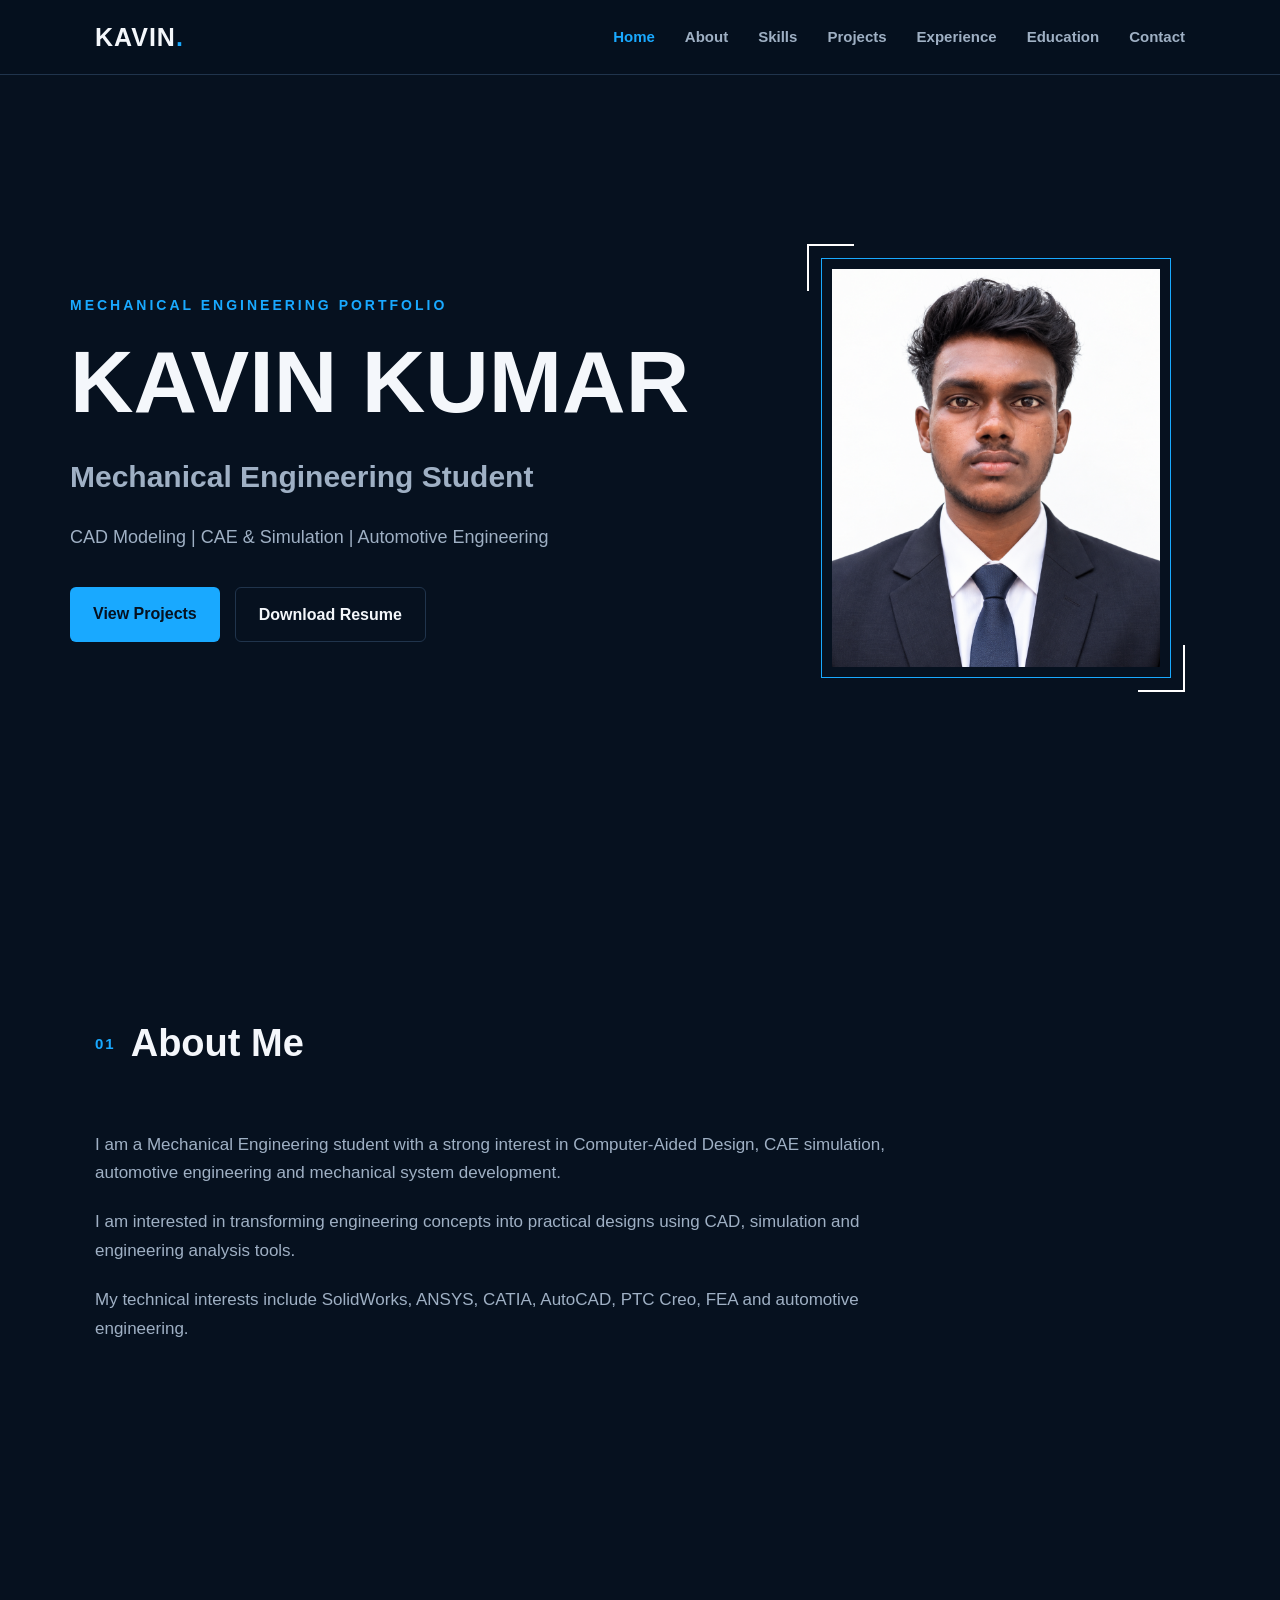
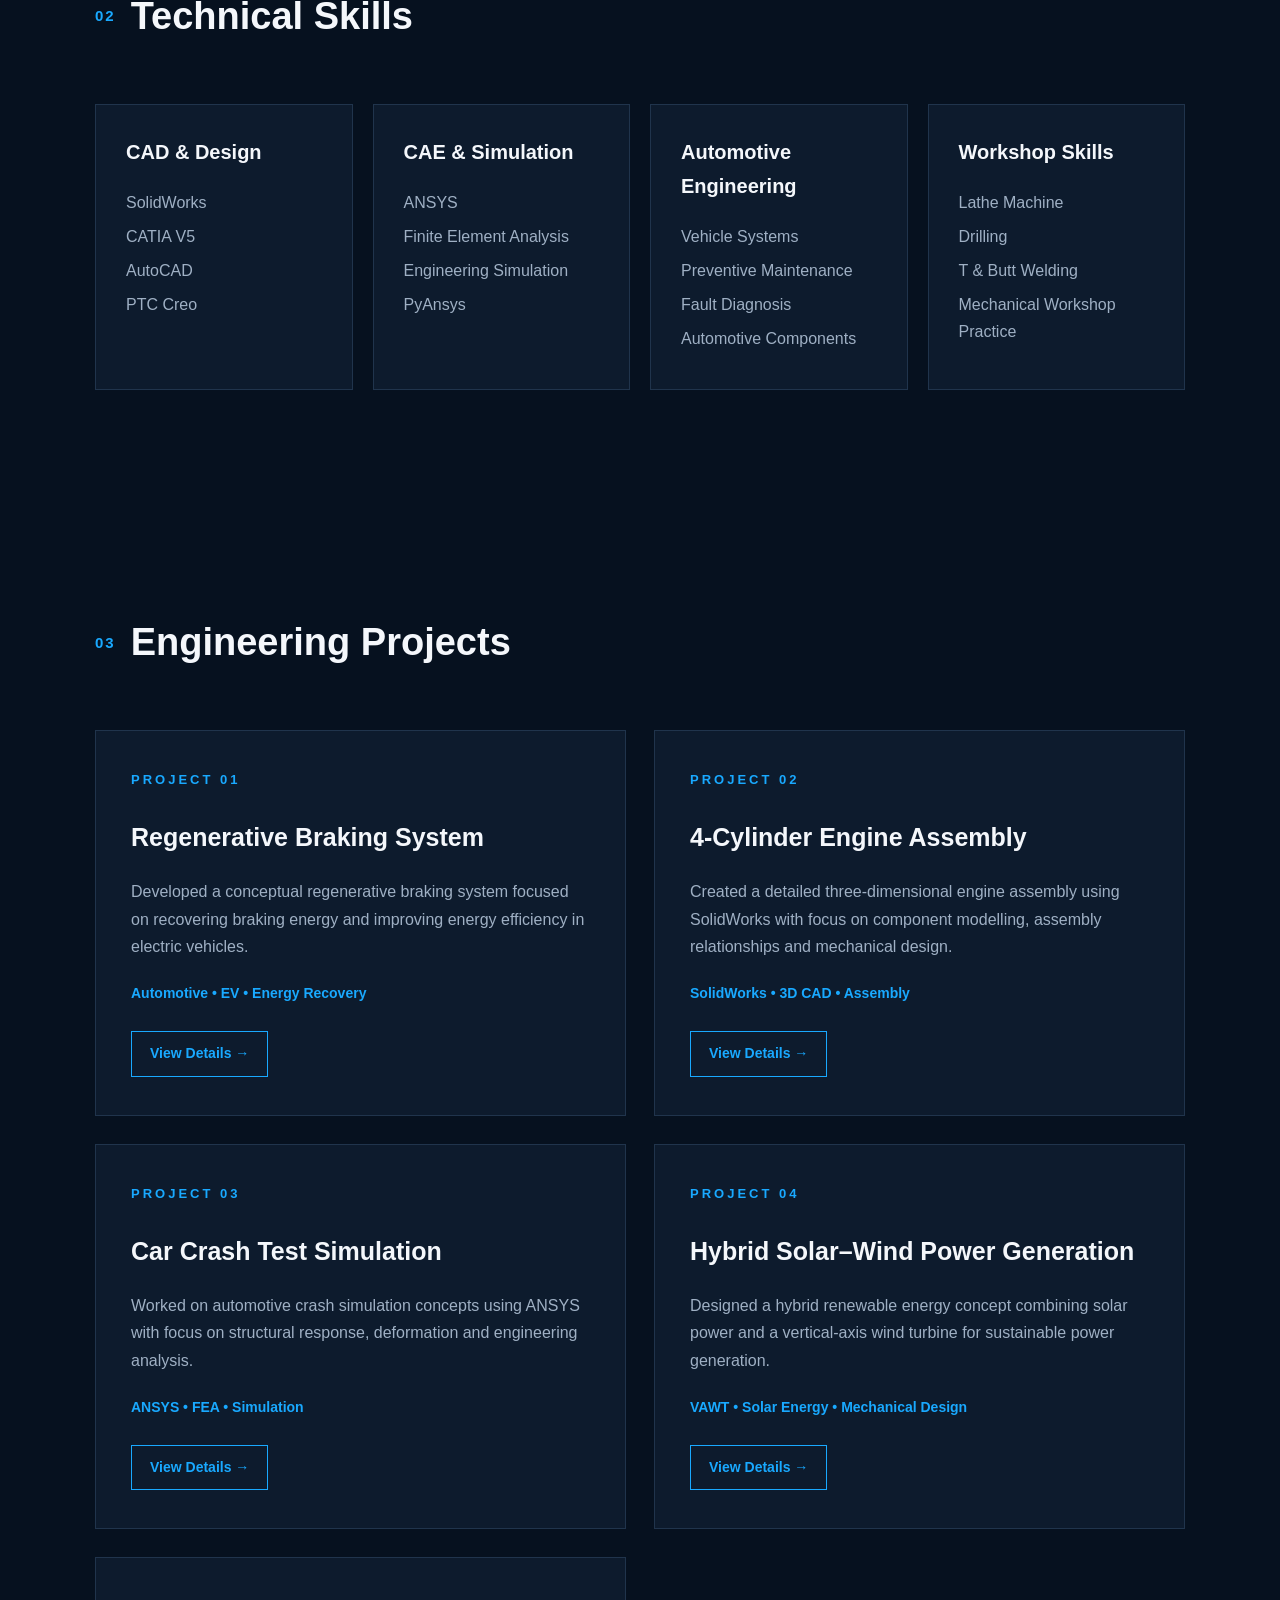
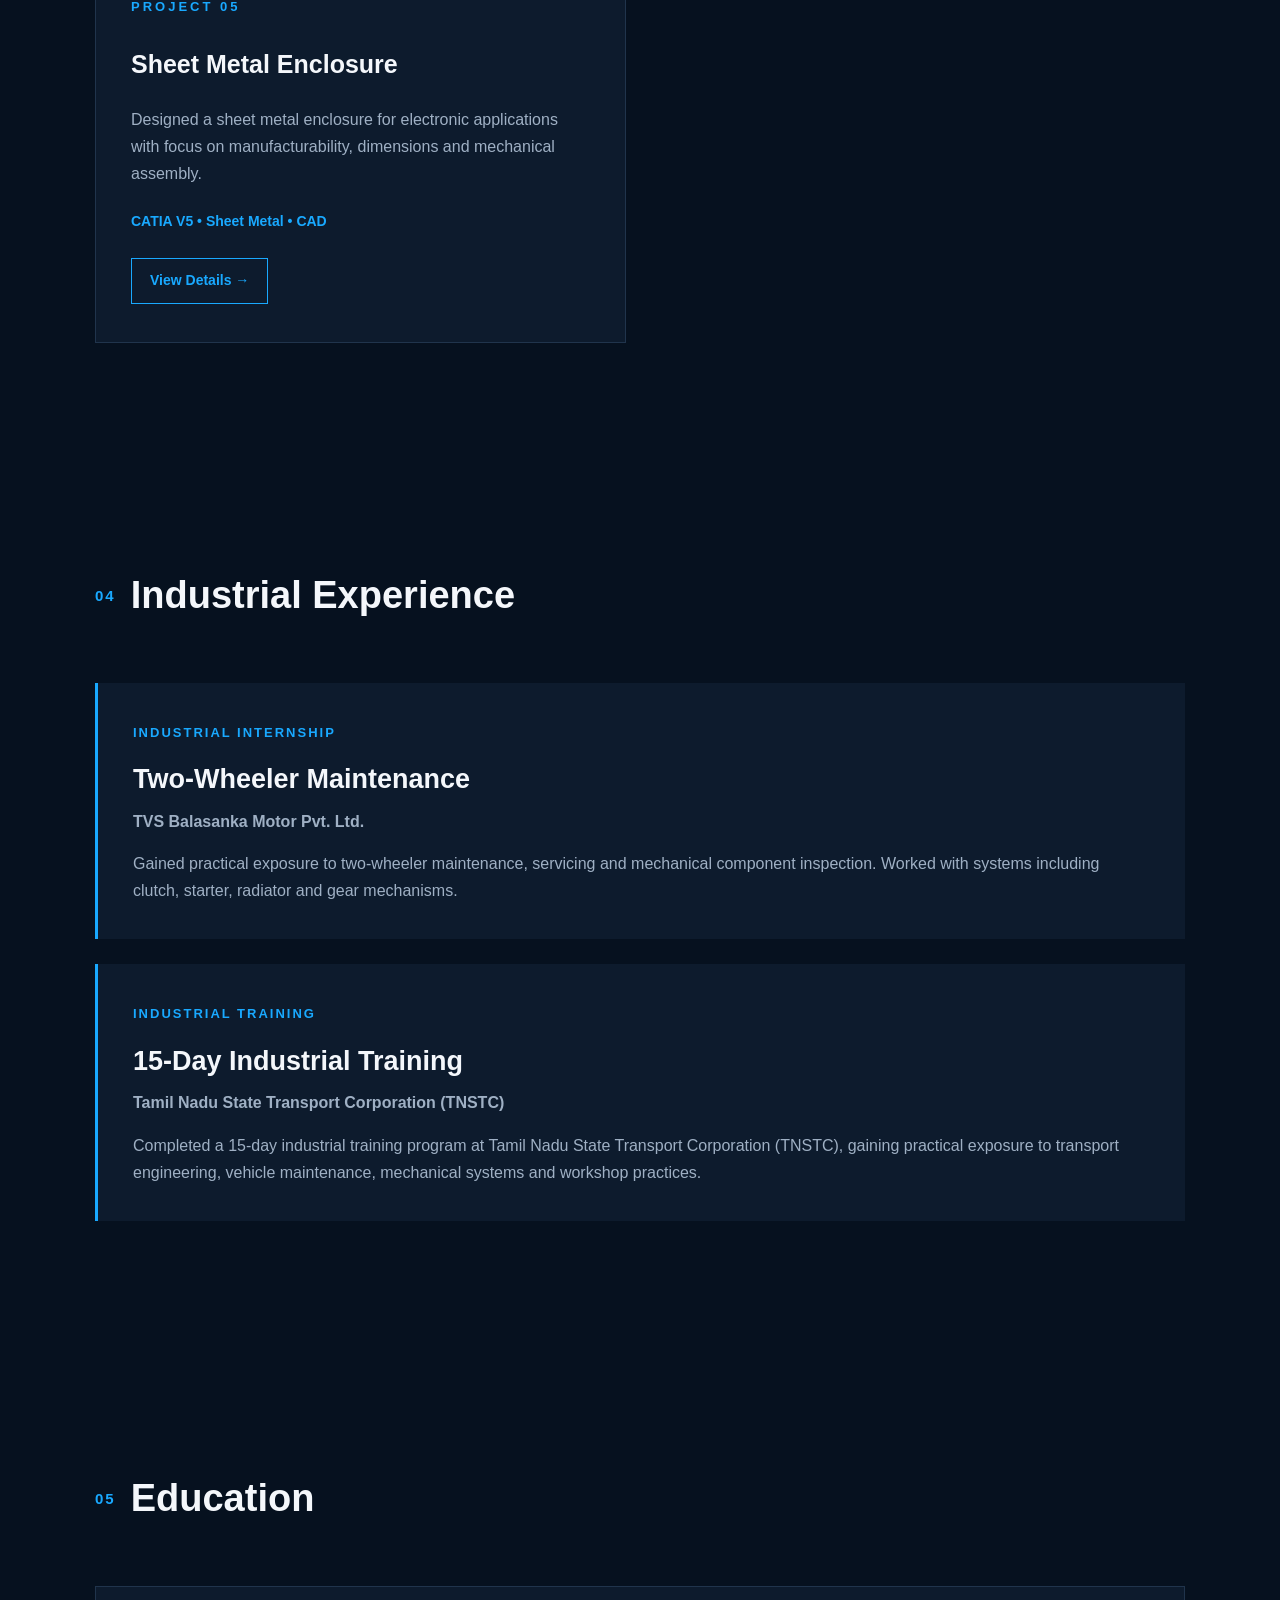
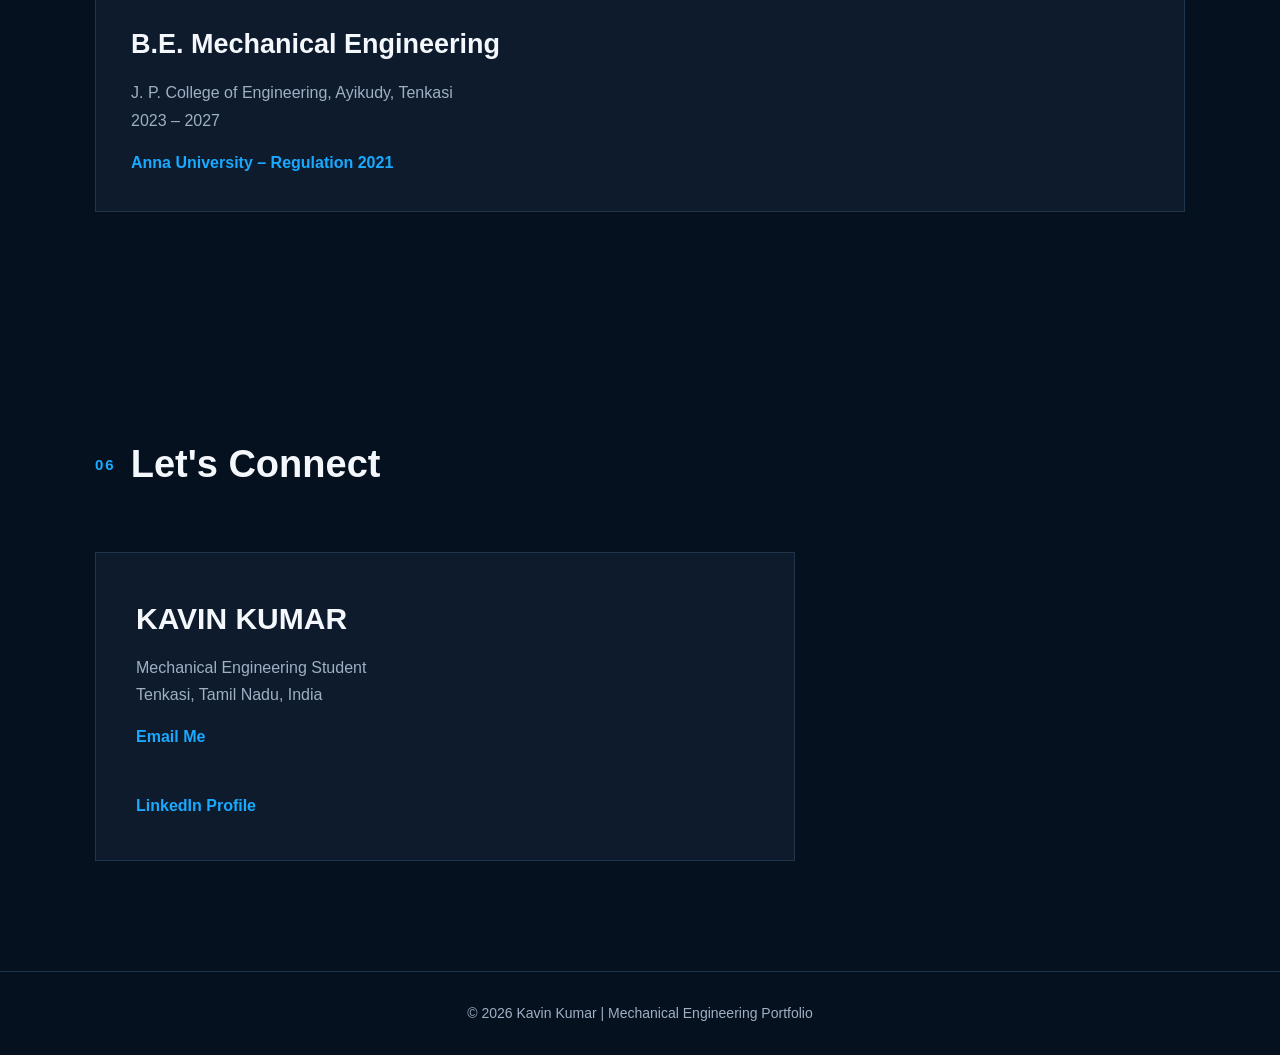
==== commit f0fe8306: "Update index.html" ====
--- a/index.html
+++ b/index.html
@@ -459,7 +459,7 @@
         </div>
 
 
-        <!-- INTERNSHIP -->
+        <!-- TVS INTERNSHIP -->
 
         <div class="experience-item">
 
@@ -485,29 +485,35 @@
         </div>
 
 
-<!-- TNSTC INDUSTRIAL TRAINING -->
-
-<div class="experience-item">
-
-    <span>
-        INDUSTRIAL TRAINING
-    </span>
-
-    <h3>
-        15-Day Industrial Training
-    </h3>
-
-    <h4>
-        Tamil Nadu State Transport Corporation (TNSTC)
-    </h4>
-
-    <p>
-        Completed a 15-day industrial training program at TNSTC,
-        gaining practical exposure to transport engineering,
-        vehicle maintenance and mechanical systems.
-    </p>
-
-</div>
+        <!-- TNSTC INDUSTRIAL TRAINING -->
+
+        <div class="experience-item">
+
+            <span>
+                INDUSTRIAL TRAINING
+            </span>
+
+            <h3>
+                15-Day Industrial Training
+            </h3>
+
+            <h4>
+                Tamil Nadu State Transport Corporation (TNSTC)
+            </h4>
+
+            <p>
+                Completed a 15-day industrial training program at
+                Tamil Nadu State Transport Corporation (TNSTC),
+                gaining practical exposure to transport engineering,
+                vehicle maintenance, mechanical systems and
+                workshop practices.
+            </p>
+
+        </div>
+
+    </section>
+
+
     <!-- ================= EDUCATION ================= -->
 
     <section id="education">
